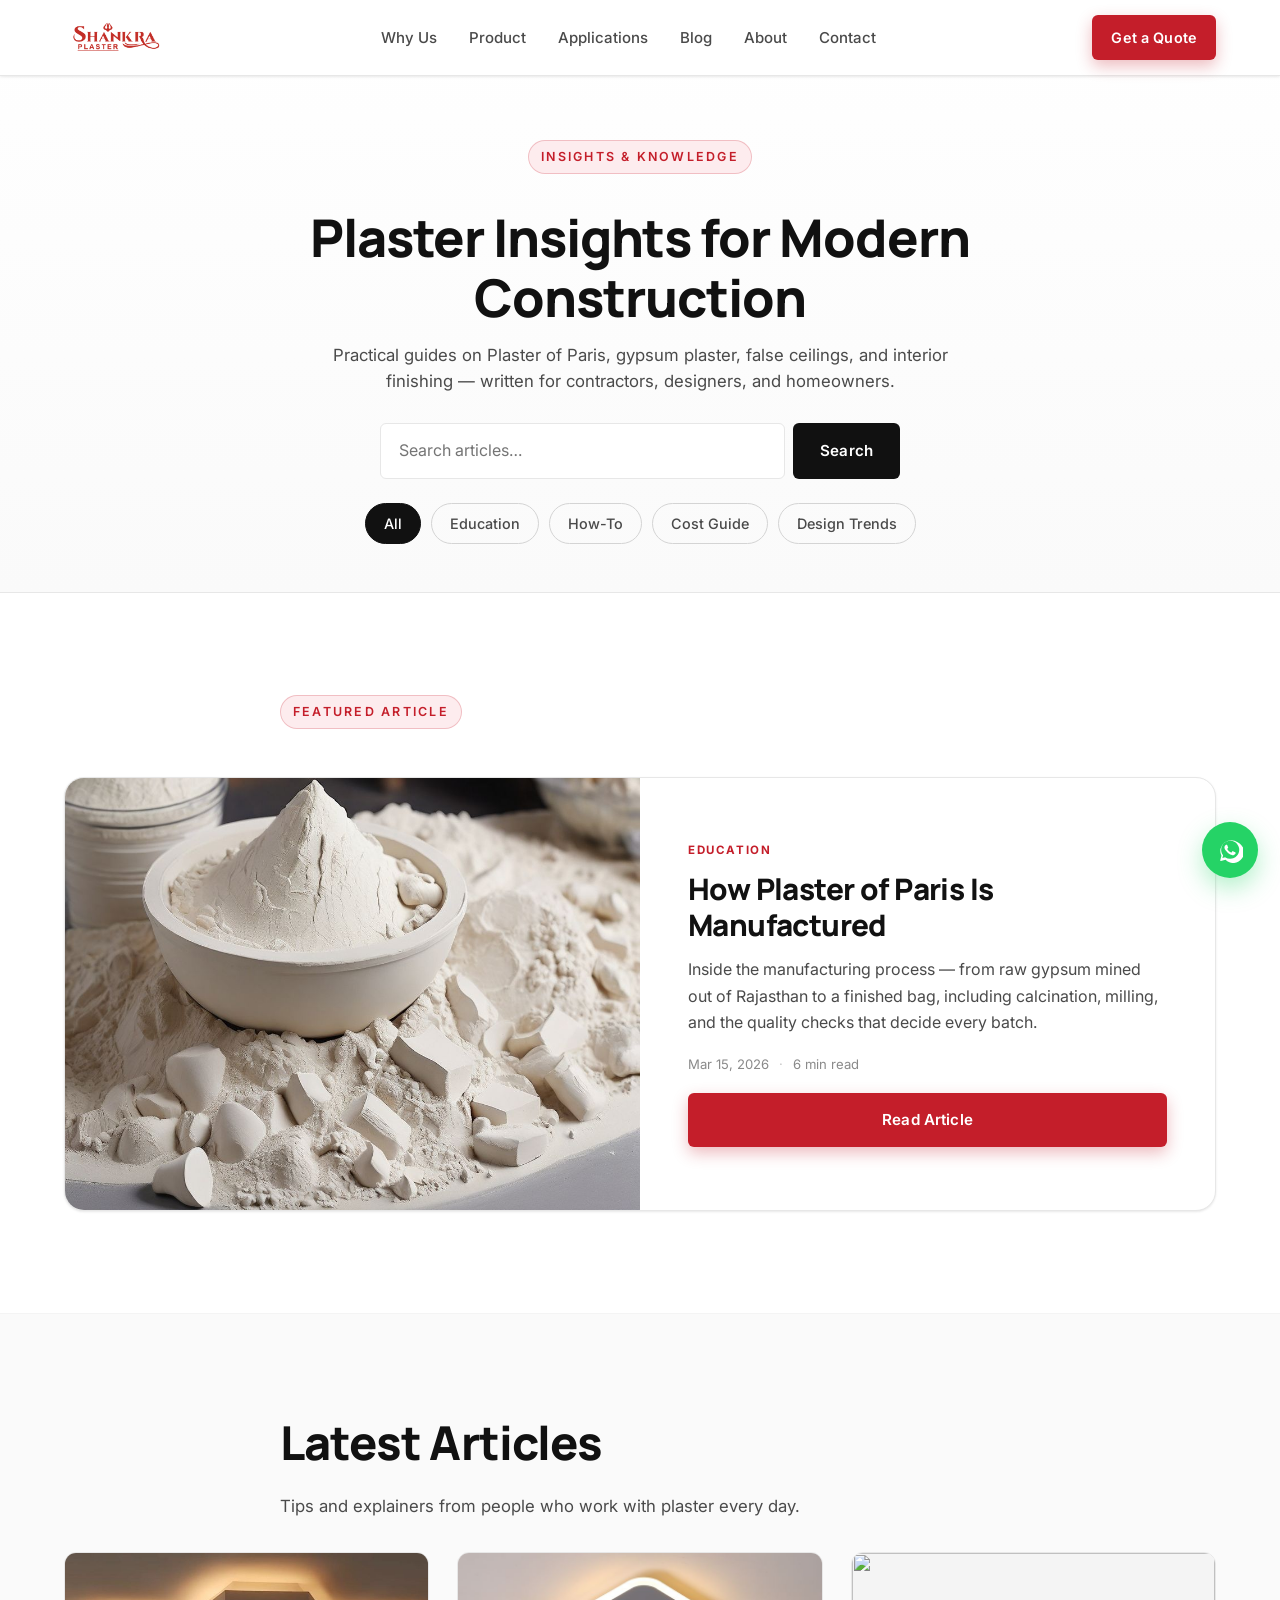
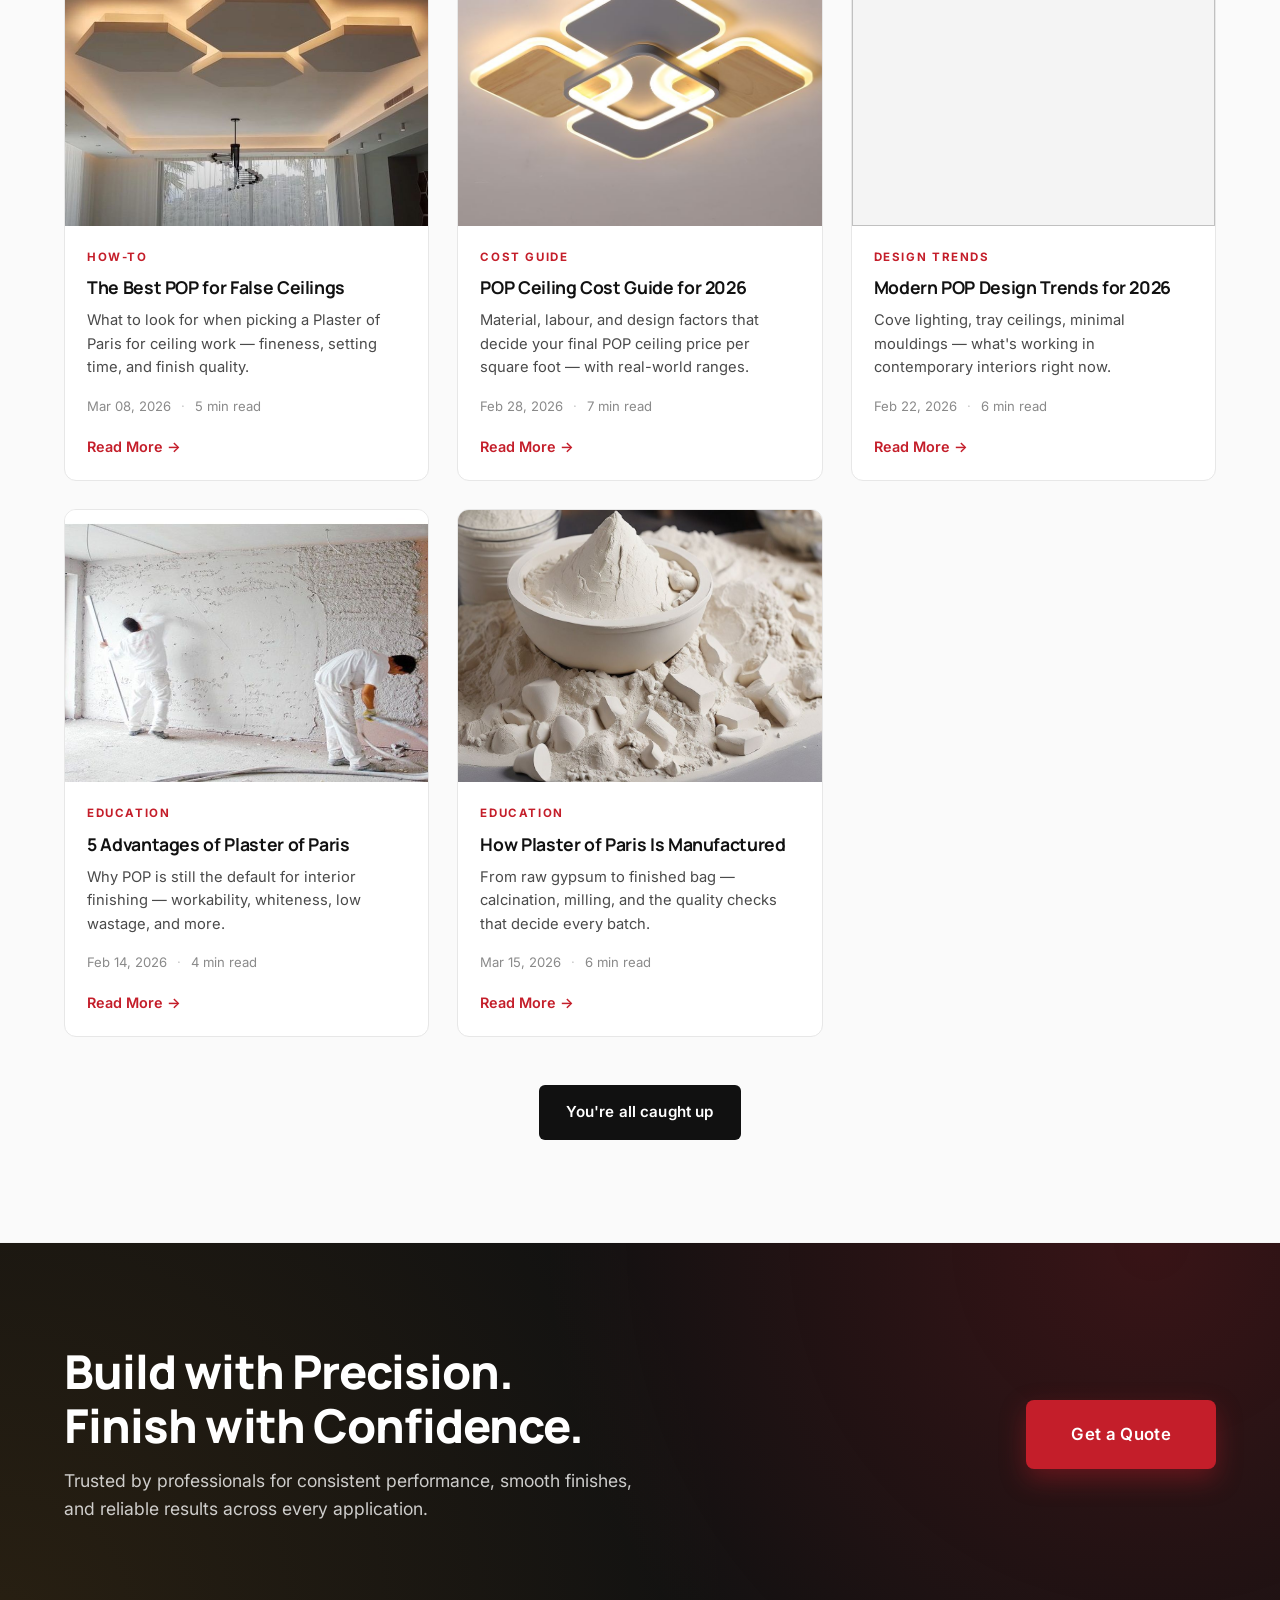
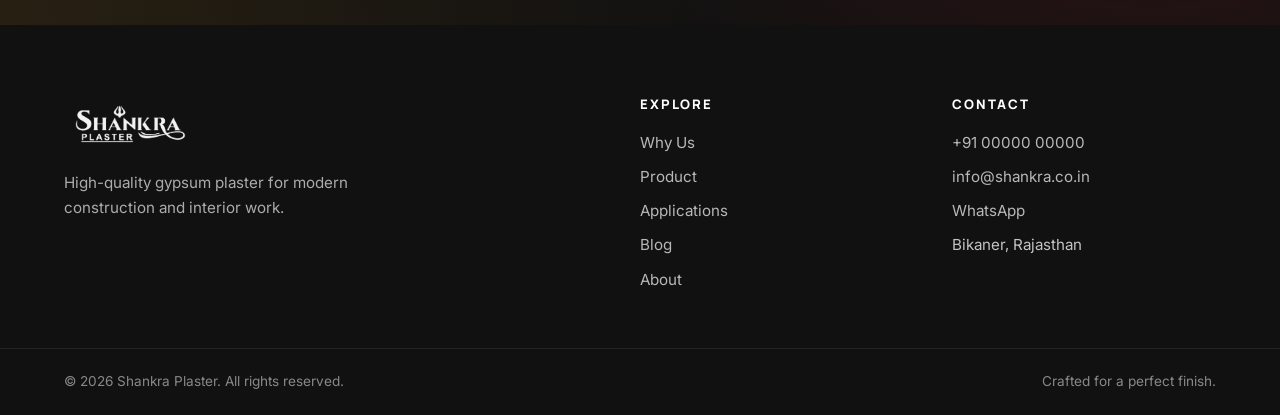
==== blog/index.html @ c154beb8 "Improve SEO metadata: add absolute URLs, image alt tags, and richer schema" ====
<!DOCTYPE html>
<html lang="en">
<head>
  <meta charset="UTF-8" />
  <meta name="viewport" content="width=device-width, initial-scale=1.0" />
  <title>Blog — Shankra Plaster | Plaster, POP &amp; Gypsum Insights</title>
  <meta name="description" content="Practical guides on Plaster of Paris, gypsum plaster, false ceilings, costs, and modern design trends — from the team at Shankra Plaster." />
  <link rel="canonical" href="https://shankra.co.in/blog/" />
  <link rel="icon" href="../assets/favicon.png" type="image/png" />
  <meta property="og:type" content="website" />
  <meta property="og:title" content="Blog — Shankra Plaster | Plaster, POP &amp; Gypsum Insights" />
  <meta property="og:description" content="Practical guides on Plaster of Paris, gypsum plaster, false ceilings, costs, and modern design trends." />
  <meta property="og:url" content="https://shankra.co.in/blog/" />
  <meta property="og:image" content="https://shankra.co.in/assets/logo.png" />
  <meta property="og:image:alt" content="Shankra Plaster blog insights and gypsum finishing tips" />
  <meta name="twitter:card" content="summary_large_image" />
  <meta name="twitter:title" content="Blog — Shankra Plaster | Plaster, POP &amp; Gypsum Insights" />
  <meta name="twitter:description" content="Practical guides on Plaster of Paris, gypsum plaster, false ceilings, costs, and modern design trends." />
  <meta name="twitter:image" content="https://shankra.co.in/assets/logo.png" />
  <meta name="twitter:image:alt" content="Shankra Plaster blog insights and gypsum finishing tips" />

  <link rel="preconnect" href="https://fonts.googleapis.com" />
  <link rel="preconnect" href="https://fonts.gstatic.com" crossorigin />
  <link href="https://fonts.googleapis.com/css2?family=Inter:wght@400;500;600;700;800&family=Manrope:wght@500;600;700;800&display=swap" rel="stylesheet" />

  <link rel="stylesheet" href="../styles.css?v=24" />
</head>
<body>

  <!-- ============ HEADER ============ -->
  <header class="site-header is-solid" id="siteHeader">
    <div class="container header-inner">
      <a href="../" class="brand" aria-label="Shankra Plaster home">
        <img src="../assets/logo.png" alt="Shankra Plaster" class="brand-logo" />
      </a>
      <nav class="primary-nav" aria-label="Primary">
        <ul>
          <li><a href="../#why">Why Us</a></li>
          <li><a href="../#product">Product</a></li>
          <li><a href="../#applications">Applications</a></li>
          <li><a href="./" aria-current="page">Blog</a></li>
          <li><a href="../#about">About</a></li>
          <li><a href="../#contact">Contact</a></li>
        </ul>
      </nav>
      <a href="../#contact" class="btn btn-primary btn-sm header-cta">Get a Quote</a>
      <button class="nav-toggle" id="navToggle" aria-label="Toggle navigation" aria-expanded="false">
        <span></span><span></span><span></span>
      </button>
    </div>
    <div class="mobile-nav" id="mobileNav" hidden>
      <ul>
        <li><a href="../#why">Why Us</a></li>
        <li><a href="../#product">Product</a></li>
        <li><a href="../#applications">Applications</a></li>
        <li><a href="./" aria-current="page">Blog</a></li>
        <li><a href="../#about">About</a></li>
        <li><a href="../#contact">Contact</a></li>
        <li><a href="../#contact" class="btn btn-primary btn-block">Get a Quote</a></li>
      </ul>
    </div>
  </header>

  <main>

    <!-- ============ BLOG HERO ============ -->
    <section class="blog-hero">
      <div class="container">
        <span class="eyebrow eyebrow-dark">Insights &amp; Knowledge</span>
        <h1>Plaster Insights for Modern Construction</h1>
        <p class="lede">
          Practical guides on Plaster of Paris, gypsum plaster, false ceilings,
          and interior finishing — written for contractors, designers, and homeowners.
        </p>

        <form class="blog-search" role="search" onsubmit="event.preventDefault();">
          <input type="search" name="q" placeholder="Search articles…" aria-label="Search articles" />
          <button type="submit" class="btn btn-dark">Search</button>
        </form>

        <div class="blog-filters" role="tablist" aria-label="Article categories">
          <button class="filter-chip is-active" data-filter="all" role="tab" aria-selected="true">All</button>
          <button class="filter-chip" data-filter="education" role="tab" aria-selected="false">Education</button>
          <button class="filter-chip" data-filter="how-to" role="tab" aria-selected="false">How-To</button>
          <button class="filter-chip" data-filter="cost-guide" role="tab" aria-selected="false">Cost Guide</button>
          <button class="filter-chip" data-filter="design-trends" role="tab" aria-selected="false">Design Trends</button>
        </div>
      </div>
    </section>

    <!-- ============ FEATURED ============ -->
    <section class="section">
      <div class="container">
        <header class="section-head" style="text-align:left; margin-bottom: 28px;">
          <span class="eyebrow eyebrow-dark">Featured Article</span>
        </header>

        <article class="featured-article" data-category="education">
          <a href="how-pop-is-manufactured/" class="featured-media" aria-hidden="true">
            <img
              src="../assets/blog/how-pop-is-manufactured.jpg"
              onerror="this.onerror=null; this.src='https://images.unsplash.com/photo-1565008447742-97f6f38c985c?auto=format&fit=crop&w=1200&q=80'"
              alt="" />
          </a>
          <div class="featured-body">
            <span class="blog-category">Education</span>
            <h2><a href="how-pop-is-manufactured/">How Plaster of Paris Is Manufactured</a></h2>
            <p class="excerpt">
              Inside the manufacturing process — from raw gypsum mined out of Rajasthan
              to a finished bag, including calcination, milling, and the quality checks
              that decide every batch.
            </p>
            <div class="blog-meta">
              <span>Mar 15, 2026</span>
              <span class="dot">·</span>
              <span>6 min read</span>
            </div>
            <a href="how-pop-is-manufactured/" class="btn btn-primary">Read Article</a>
          </div>
        </article>
      </div>
    </section>

    <!-- ============ POSTS GRID ============ -->
    <section class="section section-alt">
      <div class="container">
        <header class="section-head" style="text-align:left; margin-bottom: 32px;">
          <h2>Latest Articles</h2>
          <p class="section-sub" style="max-width: 560px; margin: 0;">
            Tips and explainers from people who work with plaster every day.
          </p>
        </header>

        <div class="blog-grid" id="blogGrid">

          <article class="blog-card" data-category="how-to">
            <a href="best-pop-false-ceiling/" class="blog-card-media" aria-hidden="true">
              <img
                src="../assets/blog/best-pop-false-ceiling.jpg"
                onerror="this.onerror=null; this.src='https://images.unsplash.com/photo-1600585154340-be6161a56a0c?auto=format&fit=crop&w=900&q=80'"
                alt="" />
            </a>
            <div class="blog-card-body">
              <span class="blog-category">How-To</span>
              <h3><a href="best-pop-false-ceiling/">The Best POP for False Ceilings</a></h3>
              <p class="excerpt">
                What to look for when picking a Plaster of Paris for ceiling work — fineness,
                setting time, and finish quality.
              </p>
              <div class="blog-meta">
                <span>Mar 08, 2026</span>
                <span class="dot">·</span>
                <span>5 min read</span>
              </div>
              <span class="read-more">Read More</span>
            </div>
          </article>

          <article class="blog-card" data-category="cost-guide">
            <a href="pop-ceiling-cost-guide/" class="blog-card-media" aria-hidden="true">
              <img
                src="../assets/blog/pop-ceiling-cost-guide.jpg"
                onerror="this.onerror=null; this.src='https://images.unsplash.com/photo-1605549999-25f77ae39b69?auto=format&fit=crop&w=900&q=80'"
                alt="" />
            </a>
            <div class="blog-card-body">
              <span class="blog-category">Cost Guide</span>
              <h3><a href="pop-ceiling-cost-guide/">POP Ceiling Cost Guide for 2026</a></h3>
              <p class="excerpt">
                Material, labour, and design factors that decide your final POP ceiling
                price per square foot — with real-world ranges.
              </p>
              <div class="blog-meta">
                <span>Feb 28, 2026</span>
                <span class="dot">·</span>
                <span>7 min read</span>
              </div>
              <span class="read-more">Read More</span>
            </div>
          </article>

          <article class="blog-card" data-category="design-trends">
            <a href="modern-pop-design-trends/" class="blog-card-media" aria-hidden="true">
              <img
                src="../assets/blog/modern-pop-design-trends.jpg"
                onerror="this.onerror=null; this.src='https://images.unsplash.com/photo-1615873968403-89e068629265?auto=format&fit=crop&w=900&q=80'"
                alt="" />
            </a>
            <div class="blog-card-body">
              <span class="blog-category">Design Trends</span>
              <h3><a href="modern-pop-design-trends/">Modern POP Design Trends for 2026</a></h3>
              <p class="excerpt">
                Cove lighting, tray ceilings, minimal mouldings — what's working in
                contemporary interiors right now.
              </p>
              <div class="blog-meta">
                <span>Feb 22, 2026</span>
                <span class="dot">·</span>
                <span>6 min read</span>
              </div>
              <span class="read-more">Read More</span>
            </div>
          </article>

          <article class="blog-card" data-category="education">
            <a href="advantages-plaster-of-paris/" class="blog-card-media" aria-hidden="true">
              <img
                src="../assets/blog/advantages-plaster-of-paris.jpg"
                onerror="this.onerror=null; this.src='https://images.unsplash.com/photo-1607400201515-c2c41c07d307?auto=format&fit=crop&w=900&q=80'"
                alt="" />
            </a>
            <div class="blog-card-body">
              <span class="blog-category">Education</span>
              <h3><a href="advantages-plaster-of-paris/">5 Advantages of Plaster of Paris</a></h3>
              <p class="excerpt">
                Why POP is still the default for interior finishing — workability,
                whiteness, low wastage, and more.
              </p>
              <div class="blog-meta">
                <span>Feb 14, 2026</span>
                <span class="dot">·</span>
                <span>4 min read</span>
              </div>
              <span class="read-more">Read More</span>
            </div>
          </article>

          <article class="blog-card" data-category="education">
            <a href="how-pop-is-manufactured/" class="blog-card-media" aria-hidden="true">
              <img
                src="../assets/blog/how-pop-is-manufactured.jpg"
                onerror="this.onerror=null; this.src='https://images.unsplash.com/photo-1565008447742-97f6f38c985c?auto=format&fit=crop&w=900&q=80'"
                alt="" />
            </a>
            <div class="blog-card-body">
              <span class="blog-category">Education</span>
              <h3><a href="how-pop-is-manufactured/">How Plaster of Paris Is Manufactured</a></h3>
              <p class="excerpt">
                From raw gypsum to finished bag — calcination, milling, and the quality
                checks that decide every batch.
              </p>
              <div class="blog-meta">
                <span>Mar 15, 2026</span>
                <span class="dot">·</span>
                <span>6 min read</span>
              </div>
              <span class="read-more">Read More</span>
            </div>
          </article>

        </div>

        <div class="load-more-wrap">
          <button type="button" class="btn btn-dark" id="loadMoreBtn" disabled>You're all caught up</button>
        </div>
      </div>
    </section>

    <!-- ============ CTA BANNER ============ -->
    <section class="cta-banner">
      <div class="container cta-inner">
        <div class="cta-text">
          <h2>Build with Precision.<br />Finish with Confidence.</h2>
          <p class="cta-sub">
            Trusted by professionals for consistent performance, smooth finishes,
            and reliable results across every application.
          </p>
        </div>
        <a href="../#contact" class="btn btn-primary btn-hero">Get a Quote</a>
      </div>
    </section>

  </main>

  <!-- ============ FOOTER ============ -->
  <footer class="site-footer">
    <div class="container footer-inner">
      <div class="footer-brand">
        <img src="../assets/logo.png" alt="Shankra Plaster" class="brand-logo brand-logo-light" />
        <p>High-quality gypsum plaster for modern construction and interior work.</p>
      </div>
      <div class="footer-col">
        <h4>Explore</h4>
        <ul>
          <li><a href="../#why">Why Us</a></li>
          <li><a href="../#product">Product</a></li>
          <li><a href="../#applications">Applications</a></li>
          <li><a href="./">Blog</a></li>
          <li><a href="../#about">About</a></li>
        </ul>
      </div>
      <div class="footer-col">
        <h4>Contact</h4>
        <ul>
          <li><a href="tel:+910000000000">+91 00000 00000</a></li>
          <li><a href="mailto:info@shankra.co.in">info@shankra.co.in</a></li>
          <li><a href="https://wa.me/910000000000" target="_blank" rel="noopener">WhatsApp</a></li>
          <li>Bikaner, Rajasthan</li>
        </ul>
      </div>
    </div>
    <div class="footer-bottom">
      <div class="container">
        <span>© <span id="year"></span> Shankra Plaster. All rights reserved.</span>
        <span>Crafted for a perfect finish.</span>
      </div>
    </div>
  </footer>

  <a href="https://wa.me/910000000000" class="wa-fab" target="_blank" rel="noopener" aria-label="Chat on WhatsApp">
    <svg viewBox="0 0 24 24" width="26" height="26" aria-hidden="true">
      <path fill="currentColor" d="M19.05 4.91A10 10 0 0 0 4.1 17.39L3 21.5a.5.5 0 0 0 .62.62l4.21-1.06A10 10 0 1 0 19.05 4.91Zm-7.04 15.21a8.32 8.32 0 0 1-4.24-1.16l-.3-.18-2.5.63.66-2.43-.2-.31a8.33 8.33 0 1 1 6.58 3.45Zm4.57-6.23c-.25-.13-1.49-.74-1.72-.82-.23-.08-.4-.13-.57.13s-.65.82-.8 1c-.15.17-.3.19-.55.06a6.85 6.85 0 0 1-3.41-2.98c-.26-.44.26-.41.74-1.36a.46.46 0 0 0 0-.43c-.06-.13-.57-1.36-.78-1.86s-.41-.42-.57-.43h-.49a.94.94 0 0 0-.68.32 2.84 2.84 0 0 0-.89 2.12 4.93 4.93 0 0 0 1.04 2.62 11.32 11.32 0 0 0 4.34 3.83c1.62.71 2.26.78 3.07.66a2.59 2.59 0 0 0 1.7-1.2 2.1 2.1 0 0 0 .15-1.2c-.06-.11-.23-.18-.48-.31Z"/>
    </svg>
  </a>

  <script src="../script.js"></script>
  <script>
    // Category filter + simple search
    (function () {
      const chips = document.querySelectorAll('.filter-chip');
      const cards = document.querySelectorAll('[data-category]');
      const searchInput = document.querySelector('.blog-search input');

      function applyFilter(filter, query) {
        const q = (query || '').toLowerCase().trim();
        cards.forEach(card => {
          const cat = card.dataset.category;
          const text = card.textContent.toLowerCase();
          const matchesCat = filter === 'all' || cat === filter;
          const matchesQ = !q || text.includes(q);
          card.style.display = (matchesCat && matchesQ) ? '' : 'none';
        });
      }

      chips.forEach(chip => {
        chip.addEventListener('click', () => {
          chips.forEach(c => {
            c.classList.remove('is-active');
            c.setAttribute('aria-selected', 'false');
          });
          chip.classList.add('is-active');
          chip.setAttribute('aria-selected', 'true');
          applyFilter(chip.dataset.filter, searchInput && searchInput.value);
        });
      });

      if (searchInput) {
        searchInput.addEventListener('input', () => {
          const active = document.querySelector('.filter-chip.is-active');
          applyFilter(active ? active.dataset.filter : 'all', searchInput.value);
        });
      }
    })();
  </script>
</body>
</html>
---- styles.css ----
/* =========================================================
   Shankara POP — Brand Site Styles
   Palette: white, light grey, dark grey, accent (industrial orange)
   ========================================================= */

:root {
  --white: #ffffff;
  --grey-50: #fafafa;
  --grey-100: #f4f4f4;
  --grey-200: #e7e7e7;
  --grey-300: #d4d4d4;
  --grey-500: #8a8a8a;
  --grey-700: #4a4a4a;
  --grey-900: #1a1a1a;
  --ink: #111111;

  --accent: #c41e2a;        /* Shankra brand red */
  --accent-dark: #9c1620;
  --accent-soft: #fdecee;
  --accent-2: #f29f1a;      /* secondary orange (from bag base) */
  --warm-ink: #1f1b18;      /* warm dark to match hero photo */

  --radius-sm: 6px;
  --radius: 12px;
  --radius-lg: 20px;

  --shadow-sm: 0 1px 2px rgba(0,0,0,.04), 0 1px 3px rgba(0,0,0,.06);
  --shadow-md: 0 4px 12px rgba(0,0,0,.06), 0 12px 28px rgba(0,0,0,.06);
  --shadow-lg: 0 20px 60px rgba(0,0,0,.12);

  --container: 1200px;

  --font-sans: 'Inter', system-ui, -apple-system, Segoe UI, Roboto, sans-serif;
  --font-display: 'Manrope', 'Inter', system-ui, sans-serif;

  --header-h: 76px;
}

/* ============== RESET / BASE ============== */
*, *::before, *::after { box-sizing: border-box; }
html { scroll-behavior: smooth; -webkit-text-size-adjust: 100%; }
body {
  margin: 0;
  font-family: var(--font-sans);
  font-size: 16px;
  line-height: 1.6;
  color: var(--grey-900);
  background: var(--white);
  -webkit-font-smoothing: antialiased;
  text-rendering: optimizeLegibility;
}
img { max-width: 100%; display: block; }
a { color: inherit; text-decoration: none; transition: color .2s ease; }
a:hover { color: var(--accent); }
button { font: inherit; cursor: pointer; }
ul { list-style: none; padding: 0; margin: 0; }

h1, h2, h3, h4 {
  font-family: var(--font-display);
  color: var(--ink);
  letter-spacing: -0.02em;
  line-height: 1.15;
  margin: 0 0 .5em;
  font-weight: 800;
}
h1 { font-size: clamp(2.25rem, 5vw + 1rem, 4.25rem); }
h2 { font-size: clamp(1.85rem, 2.4vw + 1rem, 3rem); }
h3 { font-size: 1.25rem; font-weight: 700; }
h4 { font-size: 0.95rem; letter-spacing: .04em; text-transform: uppercase; color: var(--grey-700); }
p { margin: 0 0 1rem; color: var(--grey-700); }

.container {
  width: 100%;
  max-width: var(--container);
  margin: 0 auto;
  padding: 0 24px;
}

.eyebrow {
  display: inline-block;
  font-size: .78rem;
  font-weight: 600;
  letter-spacing: .18em;
  text-transform: uppercase;
  color: rgba(255,255,255,.85);
  padding: 6px 12px;
  border: 1px solid rgba(255,255,255,.25);
  border-radius: 999px;
  margin-bottom: 1.25rem;
  background: rgba(255,255,255,.06);
  backdrop-filter: blur(6px);
}
.eyebrow-dark {
  color: var(--accent);
  background: var(--accent-soft);
  border-color: rgba(196,30,42,.22);
}

.accent-text { color: var(--accent); }

/* ============== BUTTONS ============== */
.btn {
  display: inline-flex;
  align-items: center;
  justify-content: center;
  gap: 8px;
  padding: 14px 26px;
  border-radius: var(--radius-sm);
  font-weight: 600;
  font-size: .95rem;
  letter-spacing: .01em;
  border: 1px solid transparent;
  transition: transform .15s ease, background .2s ease, color .2s ease, border-color .2s ease, box-shadow .2s ease;
  white-space: nowrap;
}
.btn:hover { transform: translateY(-1px); }
.btn-sm { padding: 10px 18px; font-size: .9rem; }
.btn-lg { padding: 16px 32px; font-size: 1rem; }
.btn-block { width: 100%; }

.btn-primary {
  background: var(--accent);
  color: #fff;
  box-shadow: 0 6px 16px rgba(196,30,42,.3);
}
.btn-primary:hover { background: var(--accent-dark); color: #fff; }

.btn-dark {
  background: var(--ink);
  color: #fff;
}
.btn-dark:hover { background: #000; color: #fff; }

.btn-ghost {
  background: transparent;
  color: #fff;
  border-color: rgba(255,255,255,.4);
}
.btn-ghost:hover { background: rgba(255,255,255,.1); color: #fff; border-color: #fff; }

/* ============== HEADER ============== */
/* Default: transparent over the hero. The header switches to the solid
   white state via .is-scrolled (set on scroll) or .is-solid (set when
   the mobile menu is open). */
.site-header {
  position: fixed;
  top: 0; left: 0; right: 0;
  height: var(--header-h);
  z-index: 50;
  background: transparent;
  backdrop-filter: none;
  -webkit-backdrop-filter: none;
  border-bottom: 1px solid transparent;
  transition: background .3s ease, border-color .3s ease, box-shadow .3s ease, backdrop-filter .3s ease;
}

/* Transparent-state element colors (white over the dark hero) */
.site-header .brand-logo {
  filter: brightness(0) invert(1);
  transition: filter .3s ease, opacity .3s ease;
}
.site-header .primary-nav a { color: rgba(255,255,255,.88); }
.site-header .primary-nav a:hover { color: #fff; }
.site-header .nav-toggle span { background: #fff; }

/* Solid white state (after scroll OR when mobile menu open) */
.site-header.is-scrolled,
.site-header.is-solid {
  background: rgba(255,255,255,.96);
  backdrop-filter: saturate(180%) blur(12px);
  -webkit-backdrop-filter: saturate(180%) blur(12px);
  border-bottom-color: var(--grey-200);
  box-shadow: var(--shadow-sm);
}
.site-header.is-scrolled .brand-logo,
.site-header.is-solid .brand-logo {
  filter: none;
}
.site-header.is-scrolled .primary-nav a,
.site-header.is-solid .primary-nav a {
  color: var(--grey-700);
}
.site-header.is-scrolled .primary-nav a:hover,
.site-header.is-solid .primary-nav a:hover {
  color: var(--ink);
}
.site-header.is-scrolled .nav-toggle span,
.site-header.is-solid .nav-toggle span {
  background: var(--ink);
}
.header-inner {
  height: 100%;
  display: flex;
  align-items: center;
  justify-content: space-between;
  gap: 24px;
}
.brand {
  display: inline-flex;
  align-items: center;
  gap: 10px;
  font-family: var(--font-display);
  font-weight: 800;
  font-size: 1.1rem;
  color: var(--ink);
  letter-spacing: -.01em;
  text-decoration: none;
}
.brand-logo {
  height: 44px;
  width: auto;
  display: block;
  object-fit: contain;
}
.brand-logo-light {
  /* Renders the red logo as solid white for use on dark surfaces */
  filter: brightness(0) invert(1);
  opacity: .95;
}

.primary-nav ul {
  display: flex;
  gap: 32px;
}
.primary-nav a {
  font-size: .94rem;
  font-weight: 500;
  color: var(--grey-700);
}
.primary-nav a:hover { color: var(--ink); }

.nav-toggle {
  display: none;
  background: transparent;
  border: 0;
  width: 40px; height: 40px;
  position: relative;
}
.nav-toggle span {
  position: absolute;
  left: 9px; right: 9px;
  height: 2px;
  background: var(--ink);
  border-radius: 2px;
  transition: transform .25s ease, opacity .2s ease, top .25s ease;
}
.nav-toggle span:nth-child(1) { top: 13px; }
.nav-toggle span:nth-child(2) { top: 19px; }
.nav-toggle span:nth-child(3) { top: 25px; }
.nav-toggle.is-open span:nth-child(1) { top: 19px; transform: rotate(45deg); }
.nav-toggle.is-open span:nth-child(2) { opacity: 0; }
.nav-toggle.is-open span:nth-child(3) { top: 19px; transform: rotate(-45deg); }

.mobile-nav {
  position: fixed;
  top: var(--header-h); left: 0; right: 0;
  background: #fff;
  border-bottom: 1px solid var(--grey-200);
  box-shadow: var(--shadow-md);
  padding: 16px 24px 28px;
  z-index: 49;
}
.mobile-nav ul { display: flex; flex-direction: column; gap: 4px; }
.mobile-nav a {
  display: block;
  padding: 14px 6px;
  font-size: 1.05rem;
  font-weight: 500;
  border-bottom: 1px solid var(--grey-100);
  color: var(--grey-900);
}
.mobile-nav .btn { margin-top: 14px; padding: 14px 26px; }

/* ============== HERO ============== */
.hero {
  position: relative;
  min-height: 100vh;
  display: flex;
  align-items: center;
  padding: calc(var(--header-h) + 60px) 0 80px;
  color: #fff;
  overflow: hidden;
  isolation: isolate;
  background: var(--warm-ink);
}
.hero-media {
  position: absolute; inset: 0; z-index: -1;
}
/* Full-bleed photo so the dark wall, bag, and wood floor extend
   edge-to-edge — including up behind the transparent nav. */
.hero-media img {
  width: 100%;
  height: 100%;
  object-fit: cover;
  object-position: right center;
}
/* Flat 60% black filter over the hero image. */
.hero-overlay {
  position: absolute; inset: 0;
  background: rgba(0, 0, 0, 0.4);
}
.hero .hero-content {
  max-width: 640px;
  margin-left: clamp(20px, 4vw, 64px);
  margin-right: auto;
  padding-left: 0;
  padding-right: 24px;
  text-align: left;
}
.hero h1 {
  color: #fff;
  margin-bottom: 28px;
}
.hero .lede {
  color: rgba(255,255,255,.86);
  font-size: clamp(1.05rem, .55vw + .95rem, 1.3rem);
  font-weight: 400;
  line-height: 1.5;
  max-width: 540px;
  margin-bottom: 44px;
}
.hero-actions {
  display: flex;
  flex-wrap: wrap;
  gap: 14px;
}

/* Larger, more prominent hero CTA */
.btn-hero {
  padding: 20px 44px;
  font-size: 1.05rem;
  letter-spacing: .02em;
  border-radius: 8px;
}
.btn-hero.btn-primary {
  box-shadow: 0 10px 26px rgba(196,30,42,.38);
}
.hero-meta {
  display: flex;
  flex-wrap: wrap;
  gap: 32px 56px;
  padding-top: 32px;
  border-top: 1px solid rgba(255,255,255,.18);
  max-width: 680px;
}
.hero-meta li {
  display: flex; flex-direction: column;
}
.hero-meta strong {
  font-family: var(--font-display);
  font-size: 1.5rem;
  color: #fff;
  font-weight: 700;
}
.hero-meta span {
  font-size: .8rem;
  letter-spacing: .15em;
  text-transform: uppercase;
  color: rgba(255,255,255,.7);
  margin-top: 2px;
}

/* ============== SECTIONS ============== */
.section {
  padding: clamp(64px, 8vw, 120px) 0;
  background: #fff;
}
.section-alt {
  background: var(--grey-50);
  border-top: 1px solid var(--grey-100);
  border-bottom: 1px solid var(--grey-100);
}
.section-head {
  max-width: 720px;
  margin: 0 auto 56px;
  text-align: center;
}
.section-sub {
  font-size: 1.05rem;
  color: var(--grey-700);
}

/* ============== WHY / FEATURES ============== */
.features-grid {
  display: grid;
  grid-template-columns: repeat(4, 1fr);
  gap: 24px;
}
.feature-card {
  background: #fff;
  border: 1px solid var(--grey-200);
  border-radius: var(--radius);
  padding: 32px 28px;
  transition: transform .2s ease, border-color .2s ease, box-shadow .2s ease;
  position: relative;
}
.feature-card:hover {
  transform: translateY(-4px);
  border-color: var(--accent);
  box-shadow: var(--shadow-md);
}
/* Minimal line icon at the top of each feature card — single accent color */
.feature-icon {
  color: var(--accent);
  margin-bottom: 22px;
  display: inline-flex;
  align-items: center;
  justify-content: center;
}
.feature-icon svg {
  width: 36px;
  height: 36px;
  display: block;
  stroke-width: 1.75;
}
.feature-card h3 { margin-bottom: 8px; color: var(--ink); }
.feature-card p { margin: 0; font-size: .95rem; }

/* Marquee variant — full-bleed horizontal scroller (10 features, looping) */
.features-marquee {
  width: 100vw;
  margin-left: calc(50% - 50vw);
  overflow: hidden;
  padding: 8px 0;
  -webkit-mask-image: linear-gradient(90deg, transparent 0, #000 6%, #000 94%, transparent 100%);
          mask-image: linear-gradient(90deg, transparent 0, #000 6%, #000 94%, transparent 100%);
}
.features-track {
  display: flex;
  gap: 22px;
  width: max-content;
  animation: marquee-scroll-left 60s linear infinite;
  will-change: transform;
}
.features-track:hover { animation-play-state: paused; }
.features-marquee .feature-card {
  width: 280px;
  flex-shrink: 0;
}
@keyframes marquee-scroll-left {
  from { transform: translateX(0); }
  to   { transform: translateX(-50%); }
}
@media (prefers-reduced-motion: reduce) {
  .features-track {
    animation: none;
    flex-wrap: wrap;
    justify-content: center;
    width: 100%;
  }
  .features-marquee {
    -webkit-mask-image: none;
            mask-image: none;
  }
}

/* ============== PRODUCT ============== */
.product-grid {
  display: grid;
  grid-template-columns: 1.05fr 1fr;
  gap: 64px;
  align-items: center;
}
.product-media {
  position: relative;
  border-radius: var(--radius-lg);
  overflow: hidden;
  box-shadow: var(--shadow-lg);
  aspect-ratio: 1 / 1;
  background: #1a1614;
}
.product-media img {
  width: 100%;
  height: 100%;
  object-fit: cover;
  /* Anchor right — the bag sits in the right portion of the photo, so
     center-cropping was hiding the front of the sack. */
  object-position: right center;
}
.product-badge {
  position: absolute;
  top: 24px; left: 24px;
  background: #fff;
  border-radius: var(--radius-sm);
  padding: 12px 18px;
  display: flex; flex-direction: column;
  box-shadow: var(--shadow-md);
}
.product-badge span {
  font-size: .7rem;
  letter-spacing: .14em;
  text-transform: uppercase;
  color: var(--accent);
  font-weight: 700;
}
.product-badge strong {
  font-family: var(--font-display);
  font-size: 1.4rem;
  color: var(--ink);
  font-weight: 800;
}
.product-content h2 { margin-bottom: 18px; }
.product-content > p { font-size: 1.05rem; max-width: 520px; }

.check-list {
  margin: 28px 0 36px;
  display: grid;
  grid-template-columns: 1fr 1fr;
  gap: 14px 24px;
}
.check-list li {
  display: flex;
  align-items: center;
  gap: 12px;
  font-weight: 500;
  color: var(--grey-900);
}
.check {
  width: 26px; height: 26px;
  display: grid; place-items: center;
  background: var(--accent-soft);
  color: var(--accent);
  border-radius: 50%;
  font-weight: 800;
  font-size: .9rem;
  flex-shrink: 0;
}

/* ============== APPLICATIONS ============== */
.applications-grid {
  display: grid;
  grid-template-columns: repeat(4, 1fr);
  gap: 24px;
  align-items: stretch;
}
.app-card {
  background: #fff;
  border: 1px solid var(--grey-200);
  border-radius: var(--radius);
  overflow: hidden;
  transition: transform .25s ease, box-shadow .25s ease;
  display: flex;
  flex-direction: column;
  height: 100%;
}
.app-card:hover {
  transform: translateY(-4px);
  box-shadow: var(--shadow-md);
}
/* Photo container — locked to a uniform 4:3 box on every card.
   Uses the padding-bottom trick (75% = 3/4) so the box height is always
   exactly 75% of its width, in every browser, regardless of the image's
   intrinsic dimensions. The image is absolutely positioned to fill it. */
.app-media {
  position: relative;
  width: 100%;
  height: 0;
  padding-bottom: 75%;
  overflow: hidden;
  background: var(--grey-100);
  flex-shrink: 0;
}
.app-media img {
  position: absolute;
  inset: 0;
  width: 100%;
  height: 100%;
  display: block;
  object-fit: cover;
  transition: transform .6s ease;
}
/* False Ceilings card: anchor crop to the top so the ceiling design
   stays in frame when a portrait photo is used. */
.applications-grid .app-card:nth-child(1) .app-media img {
  object-position: center top;
}
/* Subtle persistent bottom-fade gradient — adds depth without darkening
   the image. Strengthens slightly on hover for a "lift" feel. */
.app-media::after {
  content: '';
  position: absolute;
  inset: 0;
  background: linear-gradient(180deg, transparent 55%, rgba(20,17,14,.32) 100%);
  pointer-events: none;
  transition: background .35s ease;
}
.app-card:hover .app-media img { transform: scale(1.08); }
.app-card:hover .app-media::after {
  background: linear-gradient(180deg, transparent 45%, rgba(20,17,14,.5) 100%);
}
.app-body {
  padding: 22px 22px 26px;
  flex: 1;
}
.app-body h3 {
  font-size: 1.1rem;
  margin-bottom: 6px;
}
.app-body p { margin: 0; font-size: .92rem; }

/* ============== ABOUT ============== */
.about-grid {
  display: grid;
  grid-template-columns: 1fr 1fr;
  gap: 80px;
  align-items: center;
}
.about-content h2 { margin-bottom: 20px; }
.about-content > p { font-size: 1.05rem; max-width: 520px; }

.stats {
  display: grid;
  grid-template-columns: repeat(3, 1fr);
  gap: 24px;
  margin-top: 36px;
  padding-top: 36px;
  border-top: 1px solid var(--grey-200);
}
.stat strong {
  display: block;
  font-family: var(--font-display);
  font-size: 1.6rem;
  color: var(--ink);
  font-weight: 800;
  margin-bottom: 4px;
}
.stat span {
  font-size: .82rem;
  letter-spacing: .08em;
  text-transform: uppercase;
  color: var(--grey-500);
}

.about-media {
  position: relative;
  border-radius: var(--radius-lg);
  overflow: hidden;
  aspect-ratio: 4 / 5;
  box-shadow: var(--shadow-lg);
  background: #1a1614;
}
/* Subtle bottom-fade gradient gives the image visual weight at the base
   and ties it to the dark CTA banner directly below. */
.about-media::after {
  content: '';
  position: absolute;
  inset: 0;
  background: linear-gradient(180deg, transparent 55%, rgba(20,17,14,.4) 100%);
  pointer-events: none;
}
.about-media img {
  width: 100%; height: 100%;
  object-fit: cover;
}

/* ============== CTA BANNER ============== */
.cta-banner {
  background: var(--ink);
  color: #fff;
  padding: clamp(64px, 8vw, 112px) 0;
  position: relative;
  overflow: hidden;
}
.cta-banner::before {
  content: '';
  position: absolute;
  inset: 0;
  background:
    radial-gradient(circle at 90% 0%, rgba(196,30,42,.22), transparent 50%),
    radial-gradient(circle at 0% 100%, rgba(242,159,26,.1), transparent 55%);
  pointer-events: none;
}
/* Horizontal layout: text block on the left, CTA button on the right */
.cta-inner {
  display: flex;
  align-items: center;
  justify-content: space-between;
  gap: 48px;
  flex-wrap: wrap;
  position: relative;
}
.cta-text {
  flex: 1 1 480px;
  min-width: 0;
}
.cta-banner h2 {
  color: #fff;
  margin: 0 0 14px;
  max-width: 640px;
}
.cta-sub {
  color: rgba(255,255,255,.78);
  font-size: clamp(1rem, .35vw + .9rem, 1.1rem);
  line-height: 1.6;
  max-width: 580px;
  margin: 0;
}
.cta-banner .btn-hero {
  flex-shrink: 0;
}

/* ============== CONTACT ============== */
.contact-grid {
  display: grid;
  grid-template-columns: 1fr 1.1fr;
  gap: 64px;
  align-items: start;
}
.contact-info h2 { margin-bottom: 20px; }
.contact-info > p { font-size: 1.02rem; max-width: 460px; }

.contact-list {
  margin-top: 36px;
  display: flex;
  flex-direction: column;
  gap: 18px;
}
.contact-list li {
  display: flex;
  flex-direction: column;
  gap: 4px;
  padding: 18px 20px;
  background: var(--grey-50);
  border: 1px solid var(--grey-200);
  border-radius: var(--radius-sm);
}
.contact-label {
  font-size: .72rem;
  letter-spacing: .14em;
  text-transform: uppercase;
  color: var(--grey-500);
  font-weight: 600;
}
.contact-list a, .contact-list span:not(.contact-label) {
  font-size: 1.05rem;
  font-weight: 500;
  color: var(--ink);
}
.wa-link { color: var(--accent) !important; }

.contact-form {
  background: #fff;
  border: 1px solid var(--grey-200);
  border-radius: var(--radius);
  padding: 36px;
  box-shadow: var(--shadow-sm);
}
.field { margin-bottom: 20px; }
.field label {
  display: block;
  font-size: .85rem;
  font-weight: 600;
  color: var(--grey-700);
  margin-bottom: 8px;
}
.field input,
.field textarea {
  width: 100%;
  padding: 14px 16px;
  border: 1px solid var(--grey-200);
  border-radius: var(--radius-sm);
  font: inherit;
  color: var(--ink);
  background: #fff;
  transition: border-color .2s ease, box-shadow .2s ease;
}
.field input:focus,
.field textarea:focus {
  outline: none;
  border-color: var(--accent);
  box-shadow: 0 0 0 4px rgba(196,30,42,.12);
}
.field textarea { resize: vertical; min-height: 120px; }

.form-status {
  margin: 16px 0 0;
  font-size: .9rem;
  color: var(--accent);
  min-height: 1.2em;
}

/* ============== FOOTER ============== */
.site-footer {
  background: var(--ink);
  color: rgba(255,255,255,.75);
  padding-top: 72px;
}
.footer-inner {
  display: grid;
  grid-template-columns: 2fr 1fr 1fr;
  gap: 48px;
  padding-bottom: 56px;
}
.footer-brand .brand-logo {
  height: 56px;
  margin-bottom: 18px;
}
.footer-brand p {
  max-width: 360px;
  color: rgba(255,255,255,.65);
  font-size: .95rem;
}

.footer-col h4 {
  color: #fff;
  margin-bottom: 18px;
  font-size: .82rem;
  letter-spacing: .14em;
}
.footer-col ul { display: flex; flex-direction: column; gap: 10px; }
.footer-col a { color: rgba(255,255,255,.7); font-size: .95rem; }
.footer-col a:hover { color: var(--accent); }
.footer-col li { font-size: .95rem; }

.footer-bottom {
  border-top: 1px solid rgba(255,255,255,.08);
  padding: 22px 0;
  font-size: .85rem;
  color: rgba(255,255,255,.5);
}
.footer-bottom .container {
  display: flex;
  justify-content: space-between;
  flex-wrap: wrap;
  gap: 12px;
}

/* ============== WHATSAPP FAB ============== */
.wa-fab {
  position: fixed;
  bottom: 22px; right: 22px;
  width: 56px; height: 56px;
  background: #25d366;
  color: #fff;
  border-radius: 50%;
  display: grid;
  place-items: center;
  box-shadow: 0 10px 24px rgba(37,211,102,.35);
  z-index: 40;
  transition: transform .2s ease;
}
.wa-fab:hover { transform: translateY(-2px) scale(1.04); color: #fff; }

/* ============== RESPONSIVE ============== */

/* Tablet — 2-column grids, single-column for hero-paired layouts */
@media (max-width: 980px) {
  .features-grid { grid-template-columns: repeat(2, 1fr); }
  .applications-grid { grid-template-columns: repeat(2, 1fr); }
  .product-grid,
  .about-grid,
  .contact-grid {
    grid-template-columns: 1fr;
    gap: 48px;
  }
  .product-media { aspect-ratio: 4 / 3; max-height: 520px; }
  .about-media { aspect-ratio: 16 / 11; max-height: 520px; }
  .about-media { order: -1; }
  .footer-inner { grid-template-columns: 1fr 1fr; }
  .footer-brand { grid-column: 1 / -1; }
}

/* Mobile — single column, tighter rhythm, larger tap targets */
@media (max-width: 720px) {
  :root { --header-h: 64px; }

  /* Header / nav */
  .primary-nav,
  .header-cta { display: none; }
  .nav-toggle { display: block; }
  .brand-logo { height: 32px; }

  /* Container — tighter side gutters */
  .container { padding: 0 18px; }

  /* Typography — capped to comfortable mobile sizes */
  h1 { font-size: 1.875rem; line-height: 1.18; }   /* ~30px */
  h2 { font-size: 1.55rem;  line-height: 1.22; }   /* ~25px */
  h3 { font-size: 1.05rem;  line-height: 1.3; }    /* ~17px */
  p  { font-size: .95rem;   line-height: 1.6; }    /* ~15px */

  /* Section vertical rhythm */
  .section { padding: 56px 0; }
  .section-head { margin-bottom: 32px; }
  .section-sub { font-size: 1rem; }
  .eyebrow { font-size: .72rem; padding: 5px 10px; }

  /* Hero — full-bleed photo with text overlaid on the LEFT, bag visible
     on the right. Aspect ratio matches Figma spec (440×340 ≈ 1.29:1). */
  .hero {
    aspect-ratio: 440 / 340;
    min-height: 0;
    padding: calc(var(--header-h) + 16px) 0 20px;
    background: var(--warm-ink);
    color: #fff;
    display: flex;
    align-items: center;
  }
  .hero-media img {
    /* Anchor right so the bag stays in frame on the right side of the screen */
    object-position: right center;
  }
  /* Heavy left-side gradient: dark on the left for text readability,
     fading to transparent so the bag remains visible on the right. */
  .hero-overlay {
    background: linear-gradient(to right,
      rgba(0,0,0,0.78) 0%,
      rgba(0,0,0,0.6) 30%,
      rgba(0,0,0,0.25) 60%,
      transparent 88%);
  }

  /* Text column: left-anchored, capped at ~64% of the viewport so the
     bag has clear visible space on the right side. */
  .hero .hero-content {
    max-width: 64%;
    margin-left: 0;
    margin-right: auto;
    padding-left: 12px;
    padding-right: 0;
  }

  /* Restore the white-on-dark text styling */
  .hero h1 { color: #fff; }
  .hero h1 .accent-text { color: var(--accent); }
  .hero .lede { color: rgba(255,255,255,.88); }
  .hero .eyebrow {
    color: rgba(255,255,255,.85);
    background: rgba(255,255,255,.06);
    border-color: rgba(255,255,255,.25);
    backdrop-filter: blur(6px);
    font-size: .625rem;         /* 10px — fits "PREMIUM QUALITY GYPSUM PLASTER" on one line */
    letter-spacing: .1em;
    white-space: nowrap;
    padding: 5px 10px;
    margin-bottom: 14px;
  }

  .hero h1 {
    font-size: 1.5rem;           /* 24px */
    line-height: 1.2;
    letter-spacing: -.015em;
    margin-bottom: 10px;
  }
  .hero .lede {
    font-size: .875rem;          /* 14px */
    line-height: 1.45;
    max-width: 100%;
    margin-bottom: 14px;
  }
  .hero-actions {
    width: auto;
    margin-top: 0;
  }
  /* Button is left-aligned and content-width (not full-width) so it
     doesn't stretch into the bag area on the right. */
  .hero-actions .btn {
    flex: 0 0 auto;
    width: auto;
  }
  .btn-hero { padding: 10px; font-size: .75rem; }   /* 12px */

  /* Why marquee — smaller cards, slower scroll for less visual noise */
  .features-marquee .feature-card { width: 240px; padding: 26px 22px; }
  .features-track { gap: 16px; animation-duration: 80s; }
  .feature-icon svg { width: 32px; height: 32px; }

  /* Product */
  .product-grid { gap: 36px; }
  .product-content > p { font-size: 1rem; }
  .check-list {
    grid-template-columns: 1fr;
    gap: 12px;
    margin: 22px 0 28px;
  }
  .product-content .btn { width: 100%; max-width: none; }

  /* Applications — single column, clean stack */
  .applications-grid { grid-template-columns: 1fr; gap: 18px; }
  .app-body { padding: 18px 18px 22px; }

  /* About */
  .about-grid { gap: 36px; }
  .stats {
    grid-template-columns: 1fr 1fr;
    gap: 18px;
    margin-top: 28px;
    padding-top: 28px;
  }
  .stat strong { font-size: 1.4rem; }

  /* CTA banner */
  .cta-banner { padding: 56px 0; }
  .cta-inner { flex-direction: column; align-items: flex-start; gap: 14px; }
  /* Override the desktop flex-basis: 480px which was forcing extra
     height on the text block in mobile column layout. */
  .cta-text { flex: 0 0 auto; width: 100%; }
  .cta-banner h2 { font-size: 1.55rem; }
  .cta-sub { font-size: 1rem; }
  .cta-banner .btn-hero { width: 100%; max-width: none; }

  /* Contact */
  .contact-grid { gap: 36px; }
  .contact-info > p { font-size: 1rem; }
  .contact-list li { padding: 14px 16px; }
  .contact-form { padding: 22px; }
  .field { margin-bottom: 18px; }
  /* 16px input font prevents the iOS auto-zoom on focus */
  .field input, .field textarea {
    padding: 13px 14px;
    font-size: 16px;
  }

  /* Footer — brand on top spans full width, Explore + Contact side by side */
  .footer-inner {
    grid-template-columns: 1fr 1fr;
    gap: 28px 24px;
    padding-bottom: 36px;
  }
  .footer-brand { grid-column: 1 / -1; }
  .footer-bottom .container { flex-direction: column; }
  .footer-brand .brand-logo { height: 48px; }

  /* WhatsApp floating button */
  .wa-fab { bottom: 16px; right: 16px; width: 52px; height: 52px; }
}

/* Small phones */
@media (max-width: 460px) {
  .container { padding: 0 16px; }
  .section { padding: 48px 0; }
  .stats { grid-template-columns: 1fr; }
  .hero .hero-content { margin-left: 0; margin-right: 0; padding-left: 10px; }
  .hero h1 { font-size: 1.5rem; line-height: 1.2; }       /* 24px */
  .hero .lede { font-size: .875rem; margin-bottom: 18px; } /* 14px */
  .btn-hero { padding: 10px; }
  .cta-banner h2 { font-size: 1.4rem; }
  .features-marquee .feature-card { width: 220px; padding: 22px 20px; }
  .contact-form { padding: 18px; }
}

/* =========================================================
   BLOG — listing + single article + shared blog components
   Reuses: .container, .btn, .eyebrow, .section, .section-head,
   .cta-banner, type tokens, color tokens, shadows.
   ========================================================= */

/* ---------- Listing hero ---------- */
.blog-hero {
  position: relative;
  padding: calc(var(--header-h) + 64px) 0 48px;
  background: linear-gradient(180deg, var(--white) 0%, var(--grey-50) 100%);
  text-align: center;
  border-bottom: 1px solid var(--grey-200);
}
.blog-hero h1 {
  margin: 14px auto 14px;
  max-width: 760px;
  font-size: clamp(2rem, 3vw + 1rem, 3.25rem);
}
.blog-hero p.lede {
  margin: 0 auto 28px;
  max-width: 620px;
  font-size: 1.05rem;
  color: var(--grey-700);
}
.blog-search {
  display: flex;
  gap: 8px;
  max-width: 520px;
  margin: 0 auto 24px;
}
.blog-search input {
  flex: 1;
  padding: 14px 18px;
  border: 1px solid var(--grey-200);
  border-radius: var(--radius-sm);
  font: inherit;
  background: #fff;
  color: var(--ink);
  transition: border-color .2s ease, box-shadow .2s ease;
}
.blog-search input:focus {
  outline: none;
  border-color: var(--accent);
  box-shadow: 0 0 0 4px rgba(196,30,42,.12);
}
.blog-filters {
  display: flex;
  flex-wrap: wrap;
  justify-content: center;
  gap: 10px;
}
.filter-chip {
  background: transparent;
  border: 1px solid var(--grey-300);
  border-radius: 999px;
  padding: 8px 18px;
  font: inherit;
  font-size: .9rem;
  font-weight: 500;
  color: var(--grey-700);
  cursor: pointer;
  transition: background .2s ease, color .2s ease, border-color .2s ease;
}
.filter-chip:hover { border-color: var(--ink); color: var(--ink); }
.filter-chip.is-active {
  background: var(--ink);
  border-color: var(--ink);
  color: #fff;
}

/* ---------- Featured article block ---------- */
.featured-article {
  display: grid;
  grid-template-columns: 1fr 1fr;
  gap: 0;
  background: #fff;
  border: 1px solid var(--grey-200);
  border-radius: var(--radius-lg);
  overflow: hidden;
  box-shadow: var(--shadow-sm);
}
.featured-media {
  aspect-ratio: 4 / 3;
  overflow: hidden;
  background: var(--grey-100);
}
.featured-media img {
  width: 100%;
  height: 100%;
  object-fit: cover;
  transition: transform .6s ease;
}
.featured-article:hover .featured-media img { transform: scale(1.04); }
.featured-body {
  padding: 48px;
  display: flex;
  flex-direction: column;
  justify-content: center;
}
.featured-body h2 {
  font-size: clamp(1.4rem, 1.5vw + 1rem, 1.85rem);
  margin: 12px 0 14px;
  line-height: 1.2;
}
.featured-body h2 a { color: var(--ink); }
.featured-body h2 a:hover { color: var(--accent); }
.featured-body .excerpt {
  margin: 0 0 18px;
  color: var(--grey-700);
  line-height: 1.65;
}

/* ---------- Blog meta line ---------- */
.blog-category {
  display: inline-block;
  font-size: .72rem;
  letter-spacing: .14em;
  text-transform: uppercase;
  color: var(--accent);
  font-weight: 700;
}
.blog-meta {
  display: flex;
  flex-wrap: wrap;
  align-items: center;
  gap: 10px;
  font-size: .82rem;
  color: var(--grey-500);
  margin-bottom: 18px;
}
.blog-meta .dot { opacity: .5; }

/* ---------- Cards grid ---------- */
.blog-grid {
  display: grid;
  grid-template-columns: repeat(3, 1fr);
  gap: 28px;
}
.blog-card {
  background: #fff;
  border: 1px solid var(--grey-200);
  border-radius: var(--radius);
  overflow: hidden;
  transition: transform .25s ease, box-shadow .25s ease;
  display: flex;
  flex-direction: column;
}
.blog-card:hover {
  transform: translateY(-4px);
  box-shadow: var(--shadow-md);
}
.blog-card-media {
  aspect-ratio: 4 / 3;
  overflow: hidden;
  background: var(--grey-100);
}
.blog-card-media img {
  width: 100%;
  height: 100%;
  object-fit: cover;
  transition: transform .5s ease;
}
.blog-card:hover .blog-card-media img { transform: scale(1.06); }
.blog-card-body {
  padding: 22px;
  flex: 1;
  display: flex;
  flex-direction: column;
}
.blog-card .blog-category { margin-bottom: 10px; }
.blog-card h3 {
  font-size: 1.1rem;
  line-height: 1.3;
  margin: 0 0 10px;
}
.blog-card h3 a { color: var(--ink); }
.blog-card h3 a:hover { color: var(--accent); }
.blog-card .excerpt {
  font-size: .92rem;
  color: var(--grey-700);
  margin: 0 0 16px;
  flex: 1;
}
.blog-card .read-more {
  font-weight: 600;
  color: var(--accent);
  font-size: .9rem;
  margin-top: auto;
}
.blog-card .read-more::after {
  content: ' →';
  transition: margin-left .15s ease;
}
.blog-card:hover .read-more::after { margin-left: 4px; }

.load-more-wrap {
  display: flex;
  justify-content: center;
  margin-top: 48px;
}

/* ---------- Single article page ---------- */
.article-hero {
  padding: calc(var(--header-h) + 56px) 0 32px;
  background: var(--grey-50);
  border-bottom: 1px solid var(--grey-200);
  text-align: center;
}
.article-hero .container { max-width: 820px; }
.article-hero h1 {
  font-size: clamp(1.85rem, 3vw + 1rem, 2.85rem);
  line-height: 1.18;
  margin: 14px 0 18px;
  letter-spacing: -.02em;
}
.article-hero .blog-meta {
  justify-content: center;
  margin: 0;
}
.article-hero .blog-category { margin-bottom: 6px; }

.article-featured-image {
  max-width: 920px;
  margin: 0 auto;
  padding: 0 24px;
}
.article-featured-image img {
  width: 100%;
  border-radius: var(--radius-lg);
  aspect-ratio: 21 / 8;
  object-fit: cover;
  box-shadow: var(--shadow-md);
  margin-top: -32px;
  background: var(--grey-100);
}

.article-body {
  max-width: 720px;
  margin: 0 auto;
  padding: 56px 24px 64px;
}
.article-body h2 {
  font-size: clamp(1.45rem, 1.5vw + 1rem, 1.9rem);
  margin: 44px 0 14px;
  scroll-margin-top: 100px;
  line-height: 1.25;
}
.article-body h3 {
  font-size: 1.2rem;
  margin: 28px 0 10px;
}
.article-body p {
  font-size: 1.05rem;
  line-height: 1.75;
  margin: 0 0 1.2em;
  color: var(--grey-900);
}
.article-body ul,
.article-body ol {
  font-size: 1.05rem;
  line-height: 1.75;
  margin: 0 0 1.4em;
  padding-left: 1.5em;
  color: var(--grey-900);
}
.article-body li { margin-bottom: .4em; }
.article-body strong { color: var(--ink); }
.article-body a {
  color: var(--accent);
  text-decoration: underline;
  text-decoration-thickness: 1px;
  text-underline-offset: 3px;
}
.article-body blockquote {
  border-left: 4px solid var(--accent);
  margin: 32px 0;
  padding: 6px 0 6px 22px;
  color: var(--grey-700);
  font-size: 1.1rem;
  line-height: 1.6;
  font-style: italic;
}

/* ---------- Table of contents ---------- */
.toc {
  background: var(--grey-50);
  border: 1px solid var(--grey-200);
  border-radius: var(--radius);
  padding: 22px 26px;
  margin: 0 0 36px;
}
.toc h4 {
  margin: 0 0 12px;
  font-size: .78rem;
  letter-spacing: .14em;
  color: var(--grey-700);
}
.toc ol {
  margin: 0;
  padding-left: 20px;
  font-size: .98rem;
  line-height: 1.55;
}
.toc li { margin-bottom: 6px; }
.toc a {
  color: var(--grey-700);
  text-decoration: none;
}
.toc a:hover { color: var(--accent); }

/* ---------- FAQ ---------- */
.faq-section {
  background: var(--grey-50);
  border-top: 1px solid var(--grey-200);
  border-bottom: 1px solid var(--grey-200);
}
.faq-section .container { max-width: 820px; }
.faq-section h2 { margin-bottom: 12px; }
.faq-list {
  margin: 28px 0 0;
  display: flex;
  flex-direction: column;
  gap: 12px;
}
.faq-item {
  border: 1px solid var(--grey-200);
  border-radius: var(--radius);
  background: #fff;
  overflow: hidden;
}
.faq-item summary {
  list-style: none;
  cursor: pointer;
  padding: 18px 22px;
  font-weight: 600;
  display: flex;
  justify-content: space-between;
  align-items: center;
  font-size: 1rem;
  color: var(--ink);
}
.faq-item summary::-webkit-details-marker { display: none; }
.faq-item summary::after {
  content: '+';
  font-size: 1.4rem;
  font-weight: 400;
  color: var(--accent);
  transition: transform .2s ease;
  margin-left: 12px;
}
.faq-item[open] summary::after { content: '−'; }
.faq-item .faq-answer {
  padding: 0 22px 20px;
  color: var(--grey-700);
  font-size: .98rem;
  line-height: 1.7;
}

/* ---------- Social share ---------- */
.share-section {
  margin: 36px auto 0;
  max-width: 720px;
  padding: 22px 24px;
  border: 1px solid var(--grey-200);
  border-radius: var(--radius);
  background: var(--grey-50);
  display: flex;
  align-items: center;
  justify-content: space-between;
  flex-wrap: wrap;
  gap: 14px;
}
.share-section .share-label {
  font-size: .85rem;
  font-weight: 600;
  letter-spacing: .04em;
  text-transform: uppercase;
  color: var(--grey-700);
}
.share-buttons {
  display: flex;
  gap: 10px;
}
.share-buttons a {
  width: 40px;
  height: 40px;
  border-radius: 50%;
  background: #fff;
  border: 1px solid var(--grey-200);
  display: grid;
  place-items: center;
  color: var(--grey-700);
  transition: background .2s ease, color .2s ease, border-color .2s ease;
}
.share-buttons a:hover {
  background: var(--accent);
  color: #fff;
  border-color: var(--accent);
}
.share-buttons svg { width: 18px; height: 18px; }

/* ---------- Related articles ---------- */
.related-section {
  padding: clamp(48px, 6vw, 80px) 0;
  background: var(--grey-50);
  border-top: 1px solid var(--grey-200);
}
.related-section h2 { margin-bottom: 28px; }

/* ---------- Blog responsive ---------- */
@media (max-width: 980px) {
  .blog-grid { grid-template-columns: repeat(2, 1fr); }
  .featured-article { grid-template-columns: 1fr; }
  .featured-body { padding: 32px; }
}

@media (max-width: 720px) {
  .blog-hero { padding: calc(var(--header-h) + 36px) 0 36px; }
  .blog-hero h1 { font-size: 1.65rem; }
  .blog-hero p.lede { font-size: .98rem; margin-bottom: 22px; }
  .blog-search { flex-direction: column; gap: 8px; max-width: 100%; }
  .blog-search input { font-size: 16px; padding: 12px 14px; }
  .blog-filters { gap: 6px; justify-content: flex-start; }
  .filter-chip { font-size: .8rem; padding: 6px 14px; }

  .blog-grid { grid-template-columns: 1fr; gap: 18px; }
  .featured-body { padding: 22px; }
  .featured-body h2 { font-size: 1.25rem; }

  .article-hero { padding: calc(var(--header-h) + 32px) 0 28px; }
  .article-hero h1 { font-size: 1.55rem; }
  .article-featured-image { padding: 0 16px; }
  .article-featured-image img { margin-top: -24px; aspect-ratio: 4 / 3; }
  .article-body { padding: 36px 18px 44px; }
  .article-body h2 { margin: 32px 0 12px; font-size: 1.35rem; }
  .article-body p,
  .article-body ul,
  .article-body ol { font-size: 1rem; }

  .share-section {
    flex-direction: column;
    text-align: center;
    margin: 32px 18px 0;
  }
  .related-section h2 { font-size: 1.5rem; }
}

/* ============== A11Y / MOTION ============== */
@media (prefers-reduced-motion: reduce) {
  *, *::before, *::after {
    animation-duration: 0.01ms !important;
    transition-duration: 0.01ms !important;
    scroll-behavior: auto !important;
  }
}

:focus-visible {
  outline: 3px solid var(--accent);
  outline-offset: 3px;
  border-radius: 4px;
}
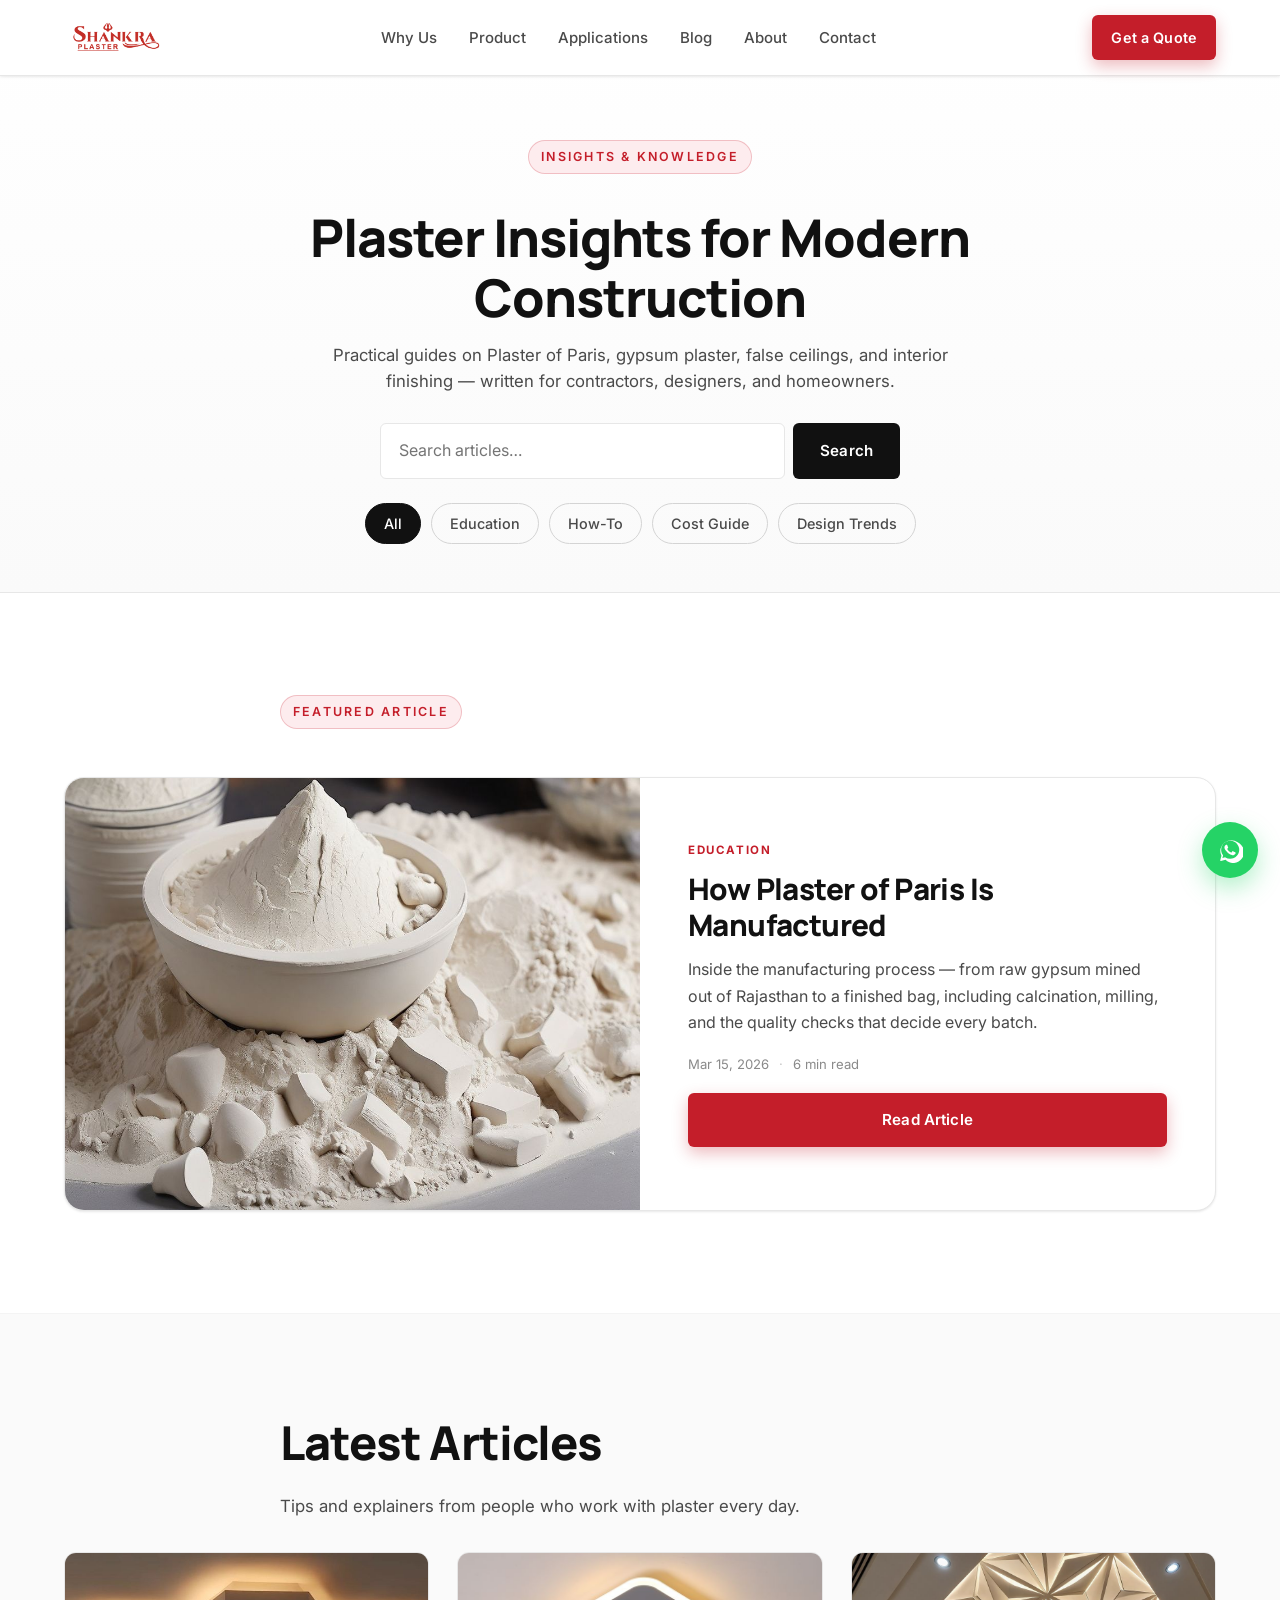
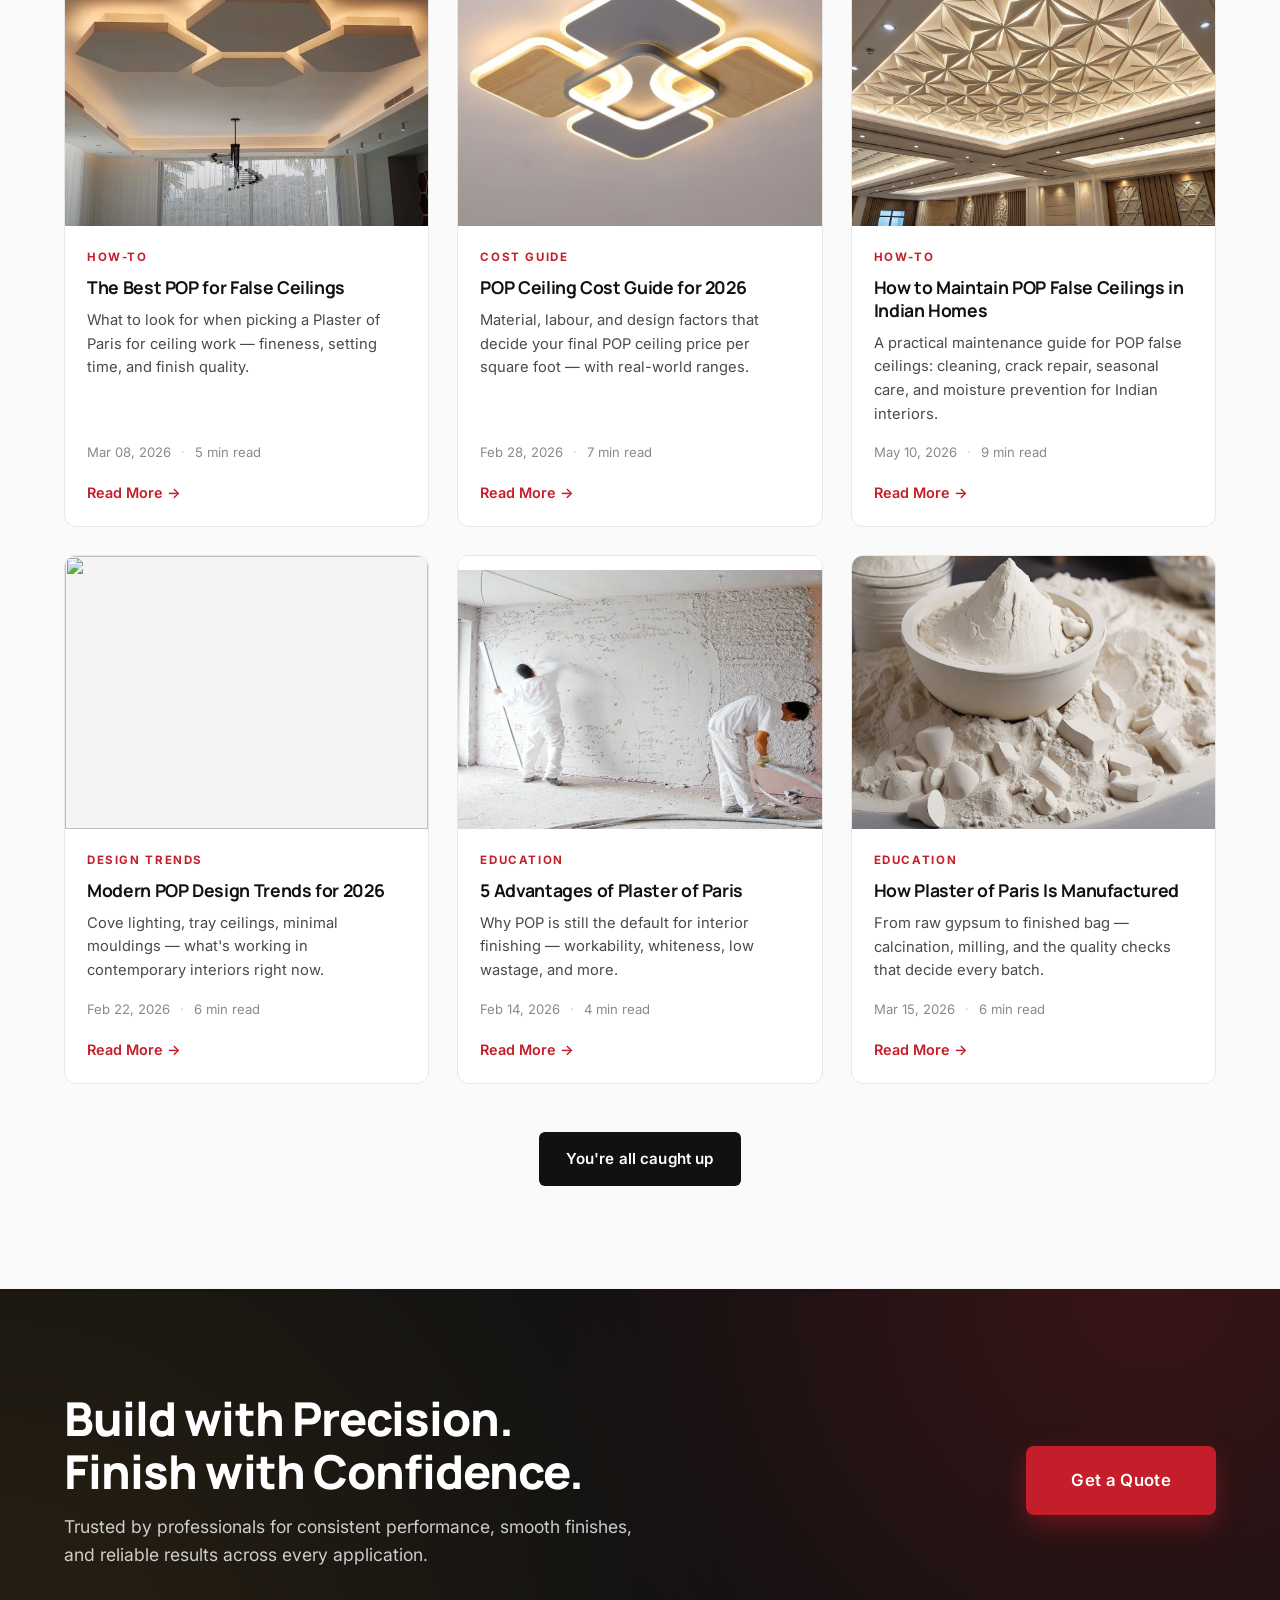
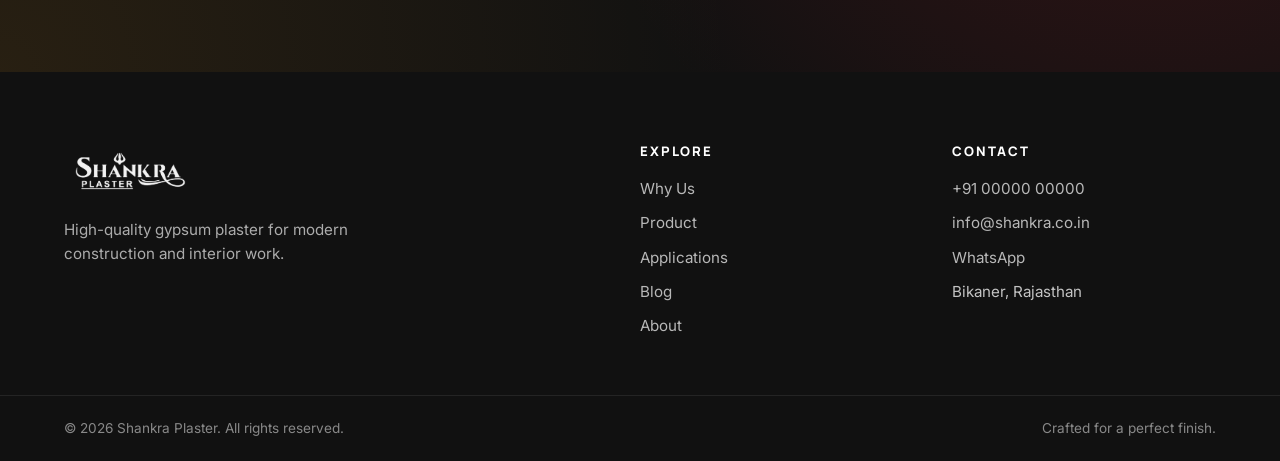
==== commit fb8f8096: "Add maintenance blog post with proper design and styling" ====
--- a/blog/index.html
+++ b/blog/index.html
@@ -179,6 +179,29 @@
             </div>
           </article>
 
+          <article class="blog-card" data-category="maintenance">
+            <a href="pop-ceiling-maintenance-india/" class="blog-card-media" aria-hidden="true">
+              <img
+                src="../assets/blog/pop-ceiling-maintenance.jpg"
+                onerror="this.onerror=null; this.src='https://images.unsplash.com/photo-1555041469-a586c61ea9bc?auto=format&fit=crop&w=900&q=80'"
+                alt="" />
+            </a>
+            <div class="blog-card-body">
+              <span class="blog-category">How-To</span>
+              <h3><a href="pop-ceiling-maintenance-india/">How to Maintain POP False Ceilings in Indian Homes</a></h3>
+              <p class="excerpt">
+                A practical maintenance guide for POP false ceilings: cleaning, crack repair,
+                seasonal care, and moisture prevention for Indian interiors.
+              </p>
+              <div class="blog-meta">
+                <span>May 10, 2026</span>
+                <span class="dot">·</span>
+                <span>9 min read</span>
+              </div>
+              <span class="read-more">Read More</span>
+            </div>
+          </article>
+
           <article class="blog-card" data-category="design-trends">
             <a href="modern-pop-design-trends/" class="blog-card-media" aria-hidden="true">
               <img
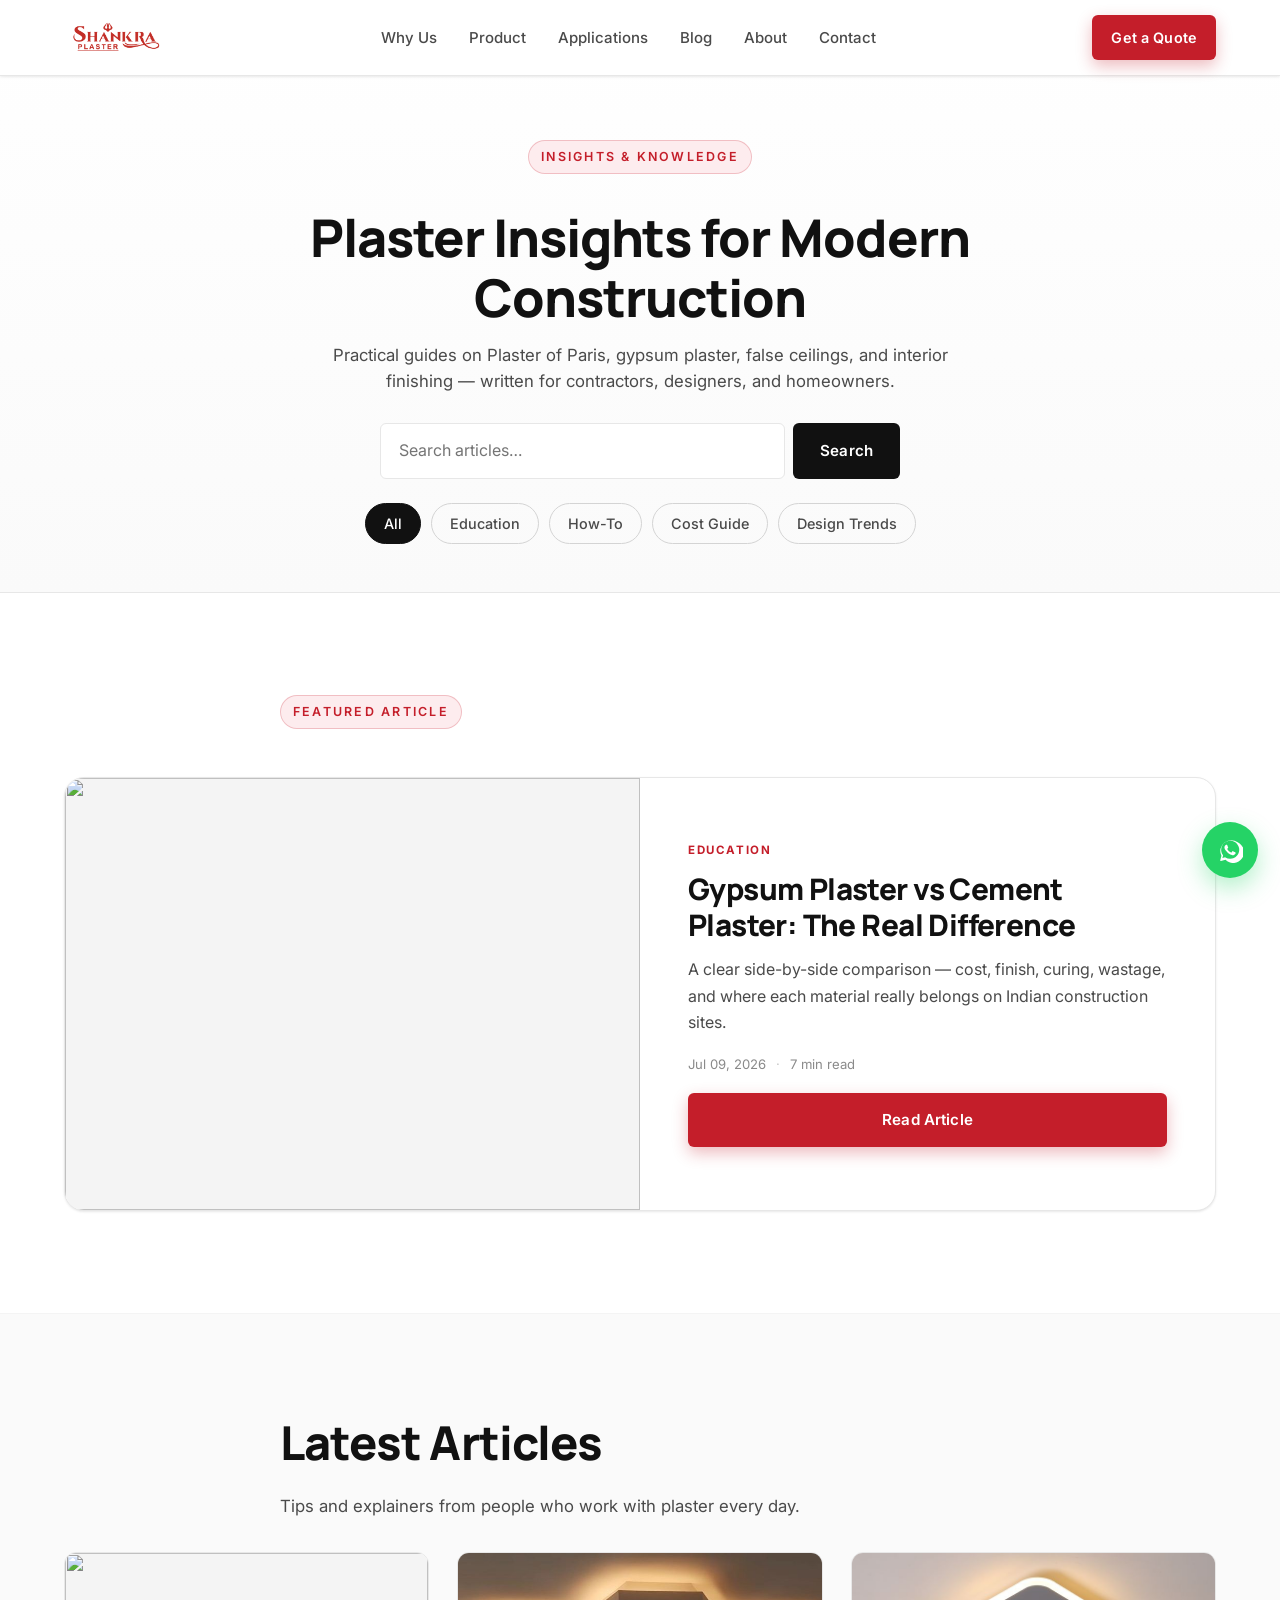
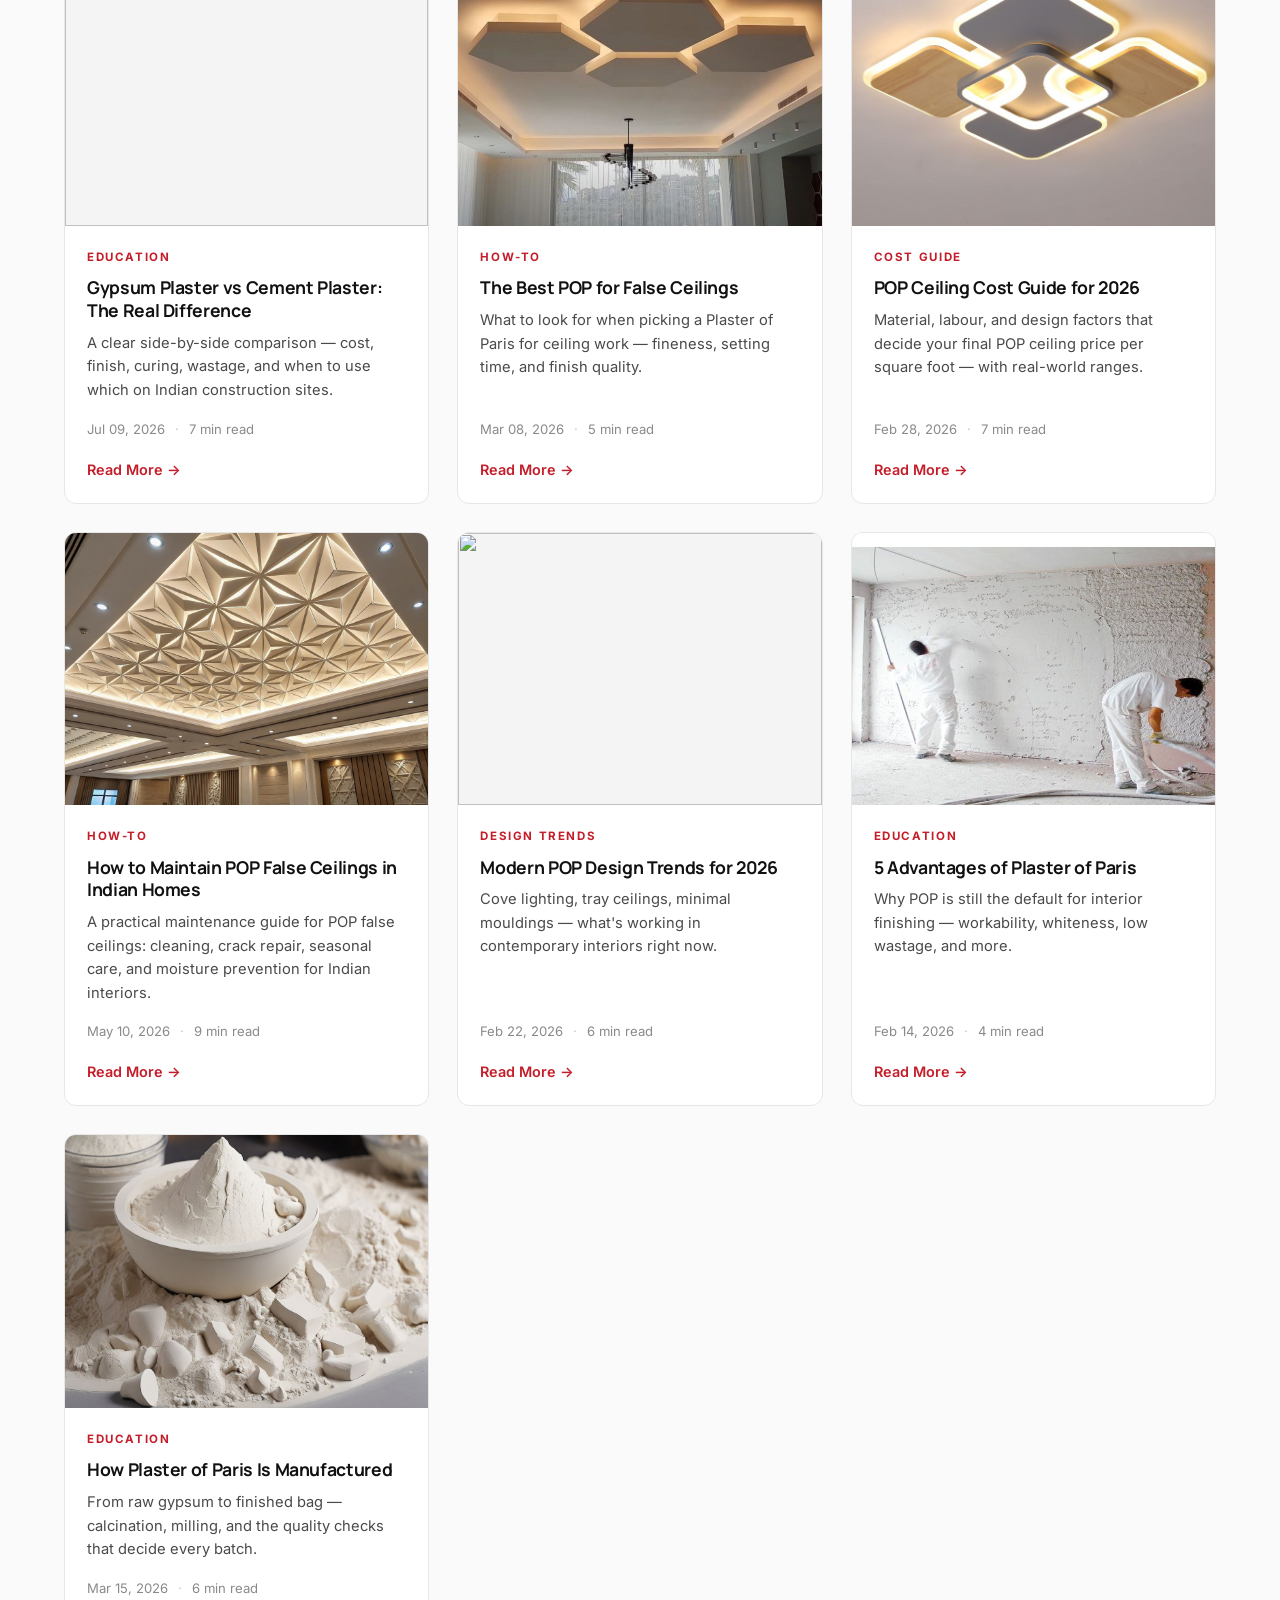
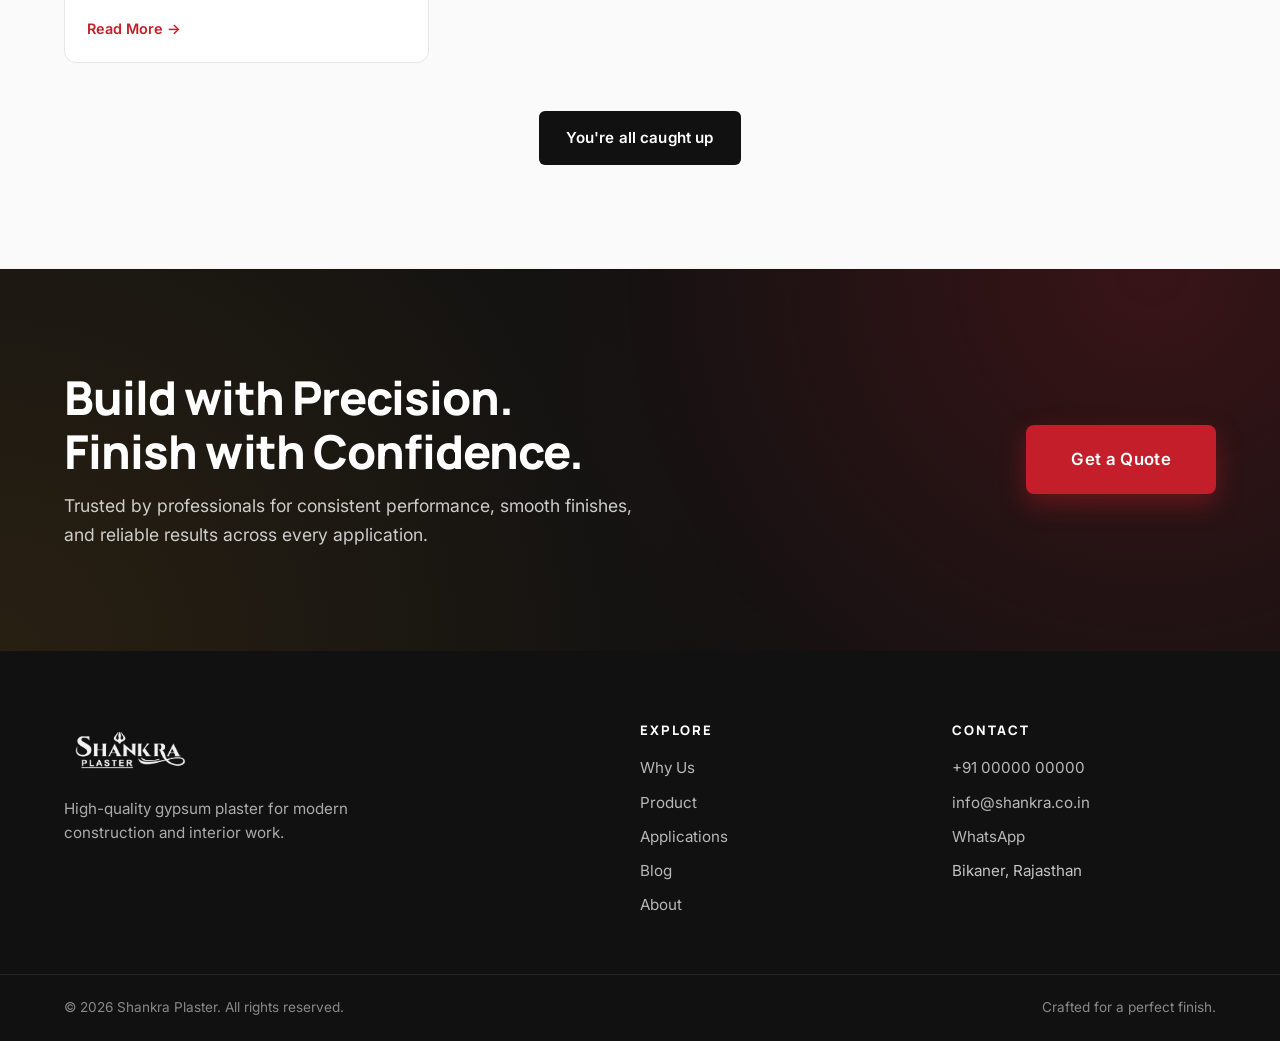
==== commit c30d29d2: "Add new blog post: Gypsum vs Cement Plaster comparison Feature the post on the blog listing and add " ====
--- a/blog/index.html
+++ b/blog/index.html
@@ -96,26 +96,25 @@
         </header>
 
         <article class="featured-article" data-category="education">
-          <a href="how-pop-is-manufactured/" class="featured-media" aria-hidden="true">
+          <a href="gypsum-plaster-vs-cement-plaster/" class="featured-media" aria-hidden="true">
             <img
-              src="../assets/blog/how-pop-is-manufactured.jpg"
-              onerror="this.onerror=null; this.src='https://images.unsplash.com/photo-1565008447742-97f6f38c985c?auto=format&fit=crop&w=1200&q=80'"
+              src="../assets/blog/gypsum-plaster-vs-cement-plaster.jpg"
+              onerror="this.onerror=null; this.src='https://images.unsplash.com/photo-1581094794329-c8112a89af12?auto=format&fit=crop&w=1200&q=80'"
               alt="" />
           </a>
           <div class="featured-body">
             <span class="blog-category">Education</span>
-            <h2><a href="how-pop-is-manufactured/">How Plaster of Paris Is Manufactured</a></h2>
+            <h2><a href="gypsum-plaster-vs-cement-plaster/">Gypsum Plaster vs Cement Plaster: The Real Difference</a></h2>
             <p class="excerpt">
-              Inside the manufacturing process — from raw gypsum mined out of Rajasthan
-              to a finished bag, including calcination, milling, and the quality checks
-              that decide every batch.
+              A clear side-by-side comparison — cost, finish, curing, wastage, and
+              where each material really belongs on Indian construction sites.
             </p>
             <div class="blog-meta">
-              <span>Mar 15, 2026</span>
+              <span>Jul 09, 2026</span>
               <span class="dot">·</span>
-              <span>6 min read</span>
-            </div>
-            <a href="how-pop-is-manufactured/" class="btn btn-primary">Read Article</a>
+              <span>7 min read</span>
+            </div>
+            <a href="gypsum-plaster-vs-cement-plaster/" class="btn btn-primary">Read Article</a>
           </div>
         </article>
       </div>
@@ -132,6 +131,29 @@
         </header>
 
         <div class="blog-grid" id="blogGrid">
+
+          <article class="blog-card" data-category="education">
+            <a href="gypsum-plaster-vs-cement-plaster/" class="blog-card-media" aria-hidden="true">
+              <img
+                src="../assets/blog/gypsum-plaster-vs-cement-plaster.jpg"
+                onerror="this.onerror=null; this.src='https://images.unsplash.com/photo-1581094794329-c8112a89af12?auto=format&fit=crop&w=900&q=80'"
+                alt="" />
+            </a>
+            <div class="blog-card-body">
+              <span class="blog-category">Education</span>
+              <h3><a href="gypsum-plaster-vs-cement-plaster/">Gypsum Plaster vs Cement Plaster: The Real Difference</a></h3>
+              <p class="excerpt">
+                A clear side-by-side comparison — cost, finish, curing, wastage, and
+                when to use which on Indian construction sites.
+              </p>
+              <div class="blog-meta">
+                <span>Jul 09, 2026</span>
+                <span class="dot">·</span>
+                <span>7 min read</span>
+              </div>
+              <span class="read-more">Read More</span>
+            </div>
+          </article>
 
           <article class="blog-card" data-category="how-to">
             <a href="best-pop-false-ceiling/" class="blog-card-media" aria-hidden="true">
--- a/styles.css
+++ b/styles.css
@@ -1501,3 +1501,168 @@
   outline-offset: 3px;
   border-radius: 4px;
 }
+
+/* ============== COMPARISON — SHANKRA VS OTHER BRANDS ============== */
+.cmp-vs {
+  display: flex;
+  flex-direction: column;
+  gap: 16px;
+}
+.cmp-vs-header {
+  display: grid;
+  grid-template-columns: 1fr 60px 1fr;
+  align-items: stretch;
+  border-radius: var(--radius);
+  overflow: hidden;
+  box-shadow: var(--shadow-sm);
+  margin-bottom: 4px;
+}
+.cmp-vs-header-side {
+  display: flex;
+  align-items: center;
+  gap: 12px;
+  padding: 16px 24px;
+  font-family: var(--font-display);
+  font-weight: 800;
+  font-size: 18px;
+  letter-spacing: .04em;
+  text-transform: uppercase;
+}
+.cmp-vs-header-logo {
+  height: 32px;
+  width: auto;
+  background: #fff;
+  padding: 4px 6px;
+  border-radius: var(--radius-sm);
+  box-shadow: var(--shadow-sm);
+  flex-shrink: 0;
+}
+.cmp-vs-header-win {
+  background: var(--accent);
+  color: #fff;
+}
+.cmp-vs-header-lose {
+  background: var(--grey-100);
+  color: var(--grey-700);
+  justify-content: flex-end;
+}
+.cmp-vs-header-spacer {
+  background: transparent;
+}
+.cmp-vs-row {
+  display: grid;
+  grid-template-columns: 1fr 60px 1fr;
+  align-items: stretch;
+  background: #fff;
+  border-radius: var(--radius);
+  box-shadow: var(--shadow-sm);
+  overflow: hidden;
+}
+.cmp-vs-side {
+  padding: 20px 24px;
+}
+.cmp-vs-side.cmp-vs-win {
+  background: linear-gradient(90deg, var(--accent-soft) 0%, #fff 100%);
+  border-left: 4px solid var(--accent);
+}
+.cmp-vs-side.cmp-vs-lose {
+  background: var(--grey-50);
+  border-right: 4px solid var(--grey-300);
+  text-align: right;
+}
+.cmp-vs-side h4 {
+  margin: 0 0 4px;
+  font-family: var(--font-display);
+  font-size: 16px;
+  font-weight: 700;
+  line-height: 1.3;
+}
+.cmp-vs-win h4 { color: var(--ink); }
+.cmp-vs-lose h4 { color: var(--grey-700); }
+.cmp-vs-side p {
+  margin: 0;
+  font-size: 14px;
+  color: var(--grey-700);
+  line-height: 1.5;
+}
+.cmp-vs-badge {
+  display: flex;
+  align-items: center;
+  justify-content: center;
+  font-family: var(--font-display);
+  font-weight: 600;
+  font-size: 11px;
+  color: var(--grey-500);
+  background: transparent;
+  letter-spacing: .12em;
+  text-transform: uppercase;
+}
+@media (max-width: 720px) {
+  .cmp-vs { gap: 10px; }
+  .cmp-vs-header,
+  .cmp-vs-row {
+    grid-template-columns: 1fr 36px 1fr;
+  }
+  .cmp-vs-header-side {
+    padding: 12px 12px;
+    font-size: 13px;
+    letter-spacing: .02em;
+    gap: 8px;
+  }
+  .cmp-vs-header-logo {
+    height: 22px;
+    padding: 3px 4px;
+  }
+  .cmp-vs-side {
+    padding: 12px 14px;
+  }
+  .cmp-vs-side h4 {
+    font-size: 13px;
+    line-height: 1.25;
+  }
+  .cmp-vs-side p {
+    font-size: 11.5px;
+    line-height: 1.4;
+  }
+  .cmp-vs-badge {
+    font-size: 10px;
+    letter-spacing: .1em;
+  }
+}
+@media (max-width: 460px) {
+  .cmp-vs-header,
+  .cmp-vs-row {
+    grid-template-columns: 1fr 28px 1fr;
+  }
+  .cmp-vs-header-side { padding: 10px 10px; font-size: 12px; gap: 6px; }
+  .cmp-vs-header-logo { height: 20px; padding: 2px 3px; }
+  .cmp-vs-side { padding: 10px 12px; }
+  .cmp-vs-side h4 { font-size: 12px; }
+  .cmp-vs-side p { font-size: 11px; }
+  .cmp-vs-badge { font-size: 9px; }
+}
+
+/* ============== CONTACT FORM — WHATSAPP BUTTON + HINTS ============== */
+.btn-whatsapp {
+  background: #25d366;
+  color: #fff;
+  margin-top: 10px;
+  display: inline-flex;
+  align-items: center;
+  justify-content: center;
+  gap: 10px;
+}
+.btn-whatsapp:hover { background: #1da851; color: #fff; }
+.btn-whatsapp svg { flex-shrink: 0; }
+
+.field-hint {
+  font-size: 12px;
+  font-weight: 400;
+  color: var(--grey-500);
+  margin-left: 4px;
+}
+
+.contact-form button[disabled] {
+  opacity: 0.7;
+  cursor: not-allowed;
+}
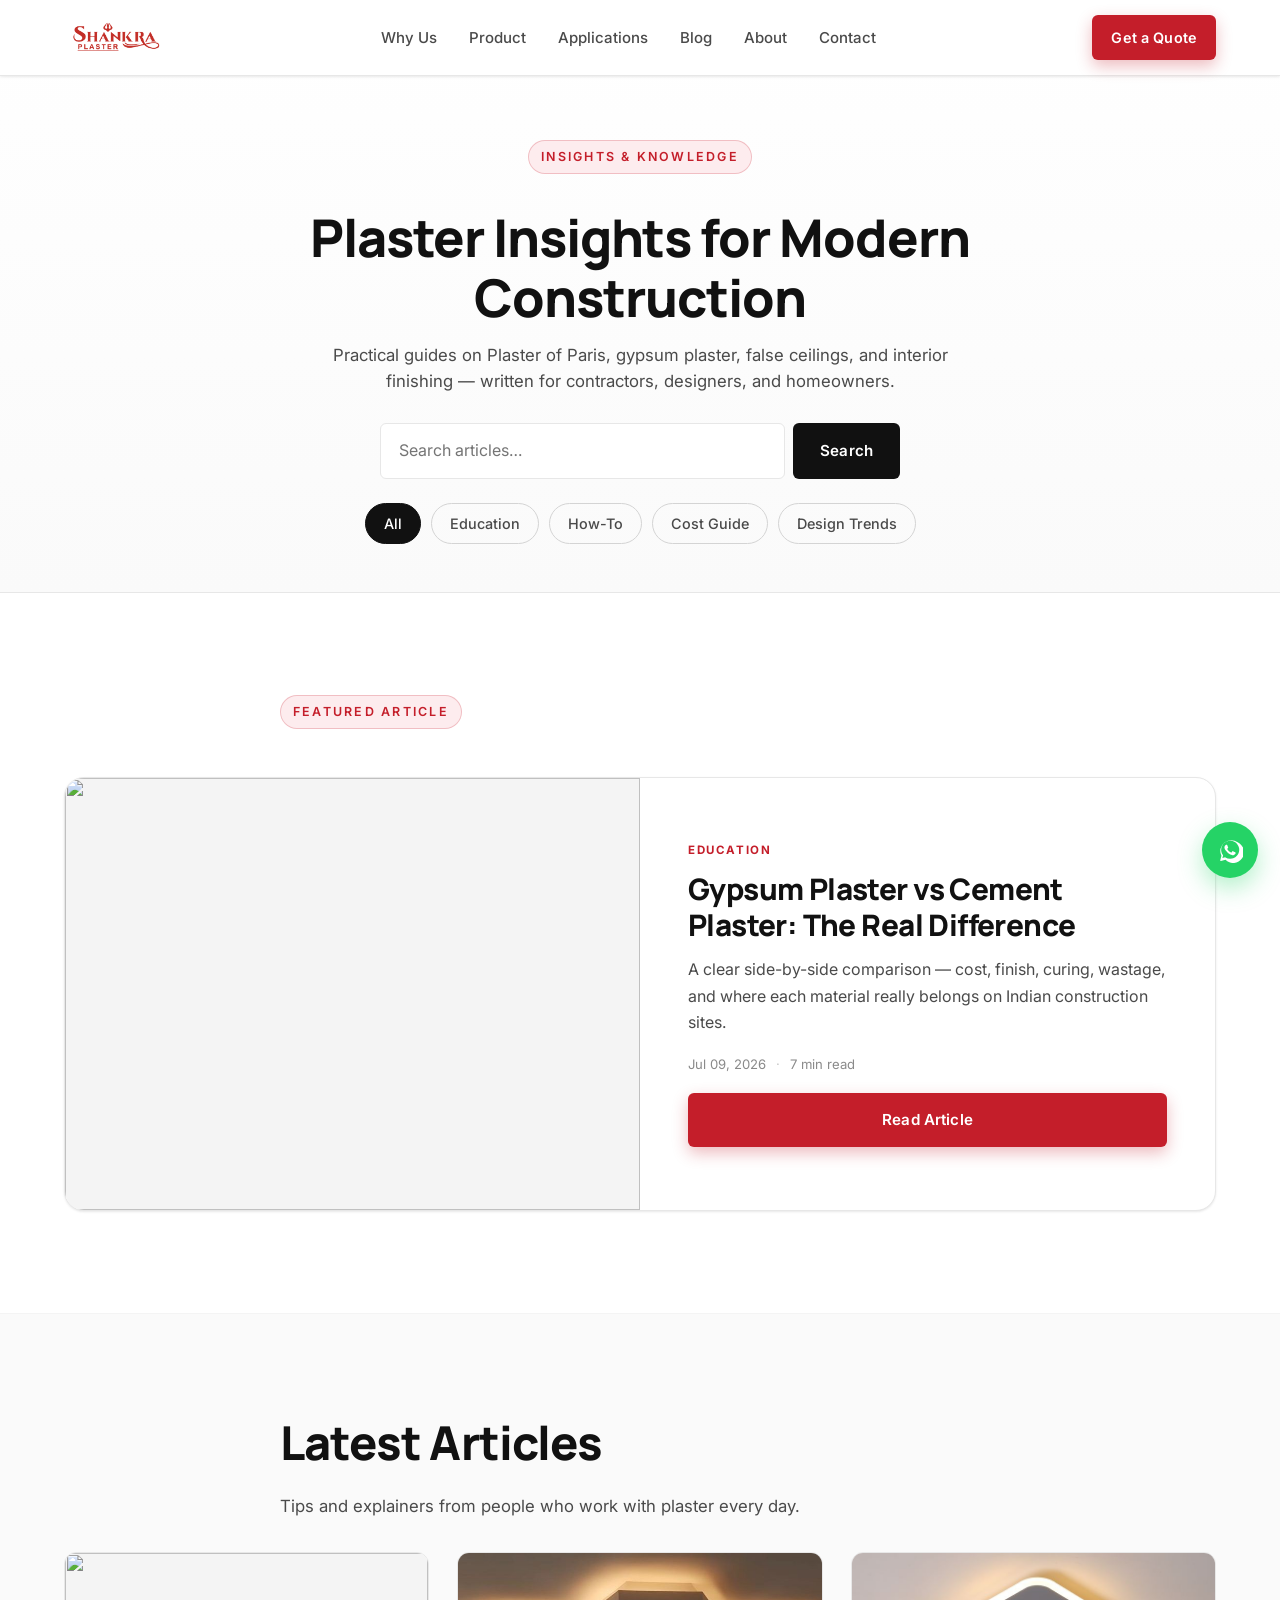
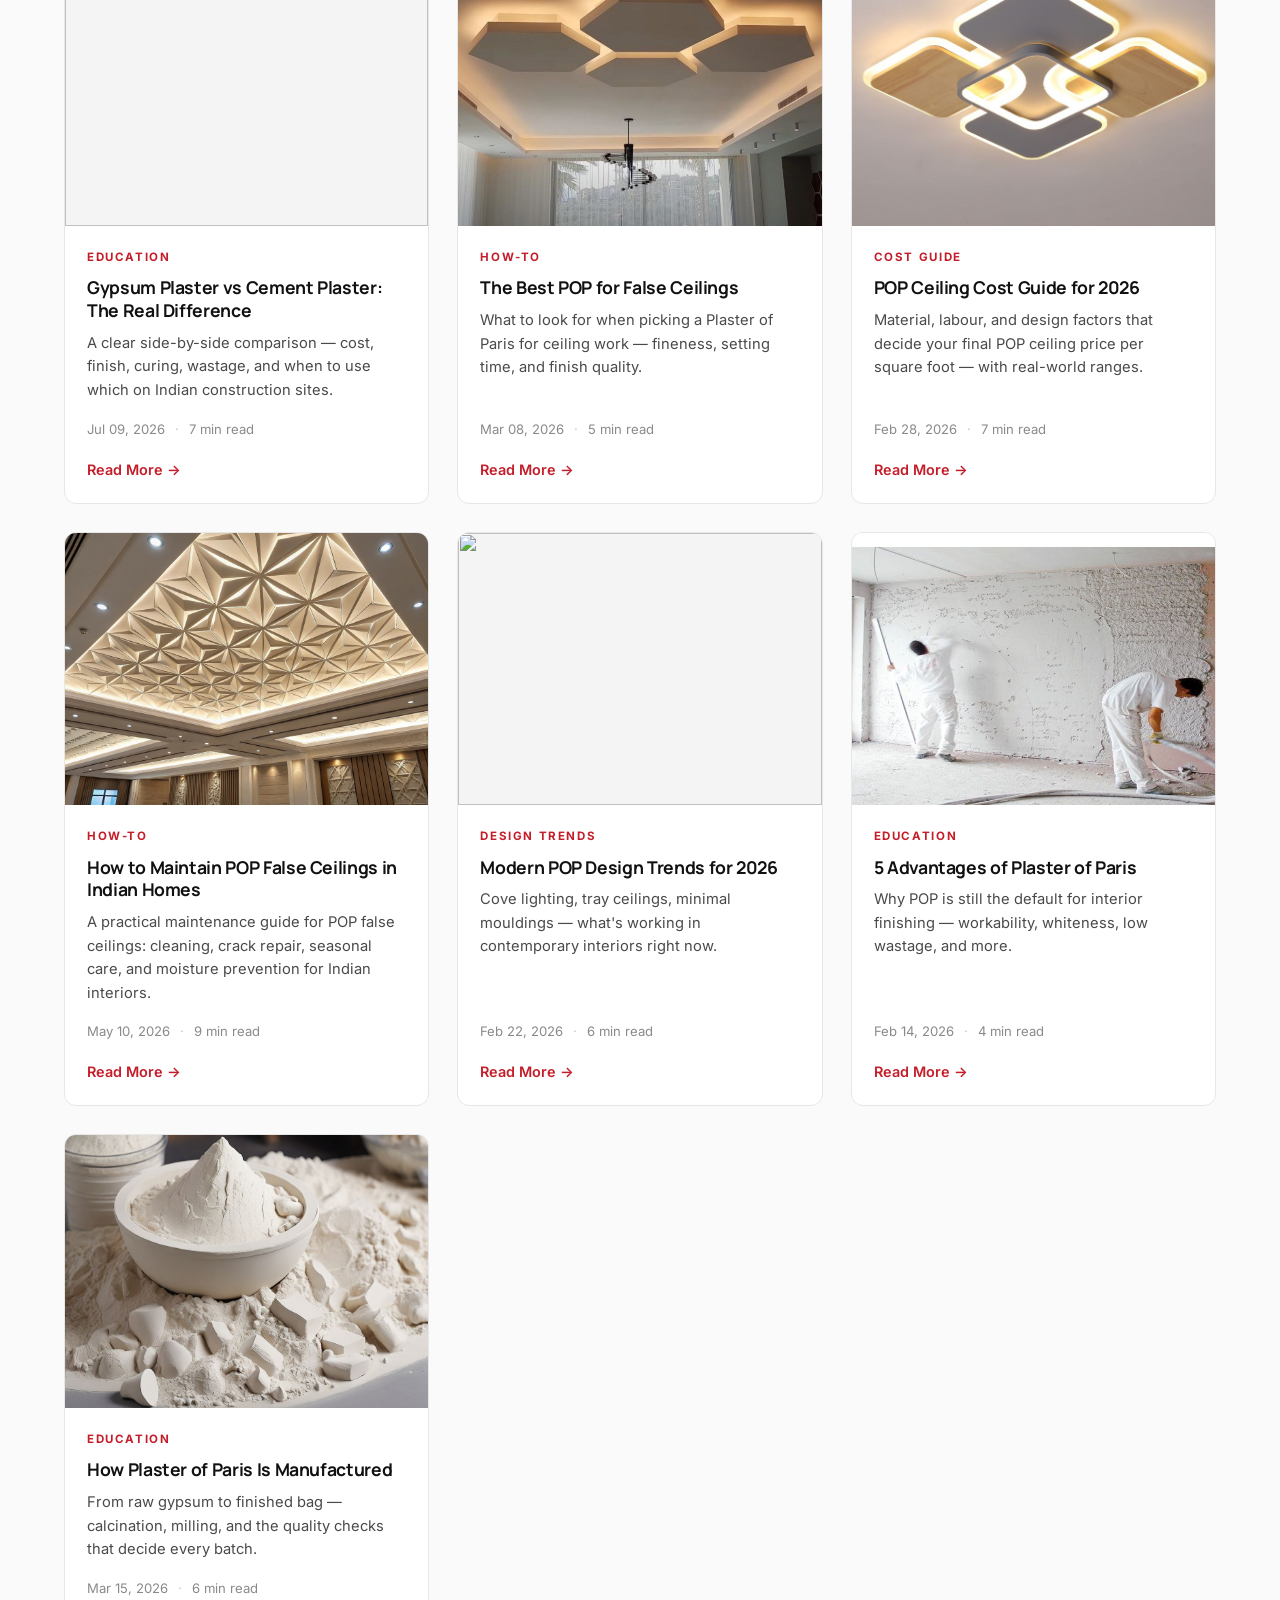
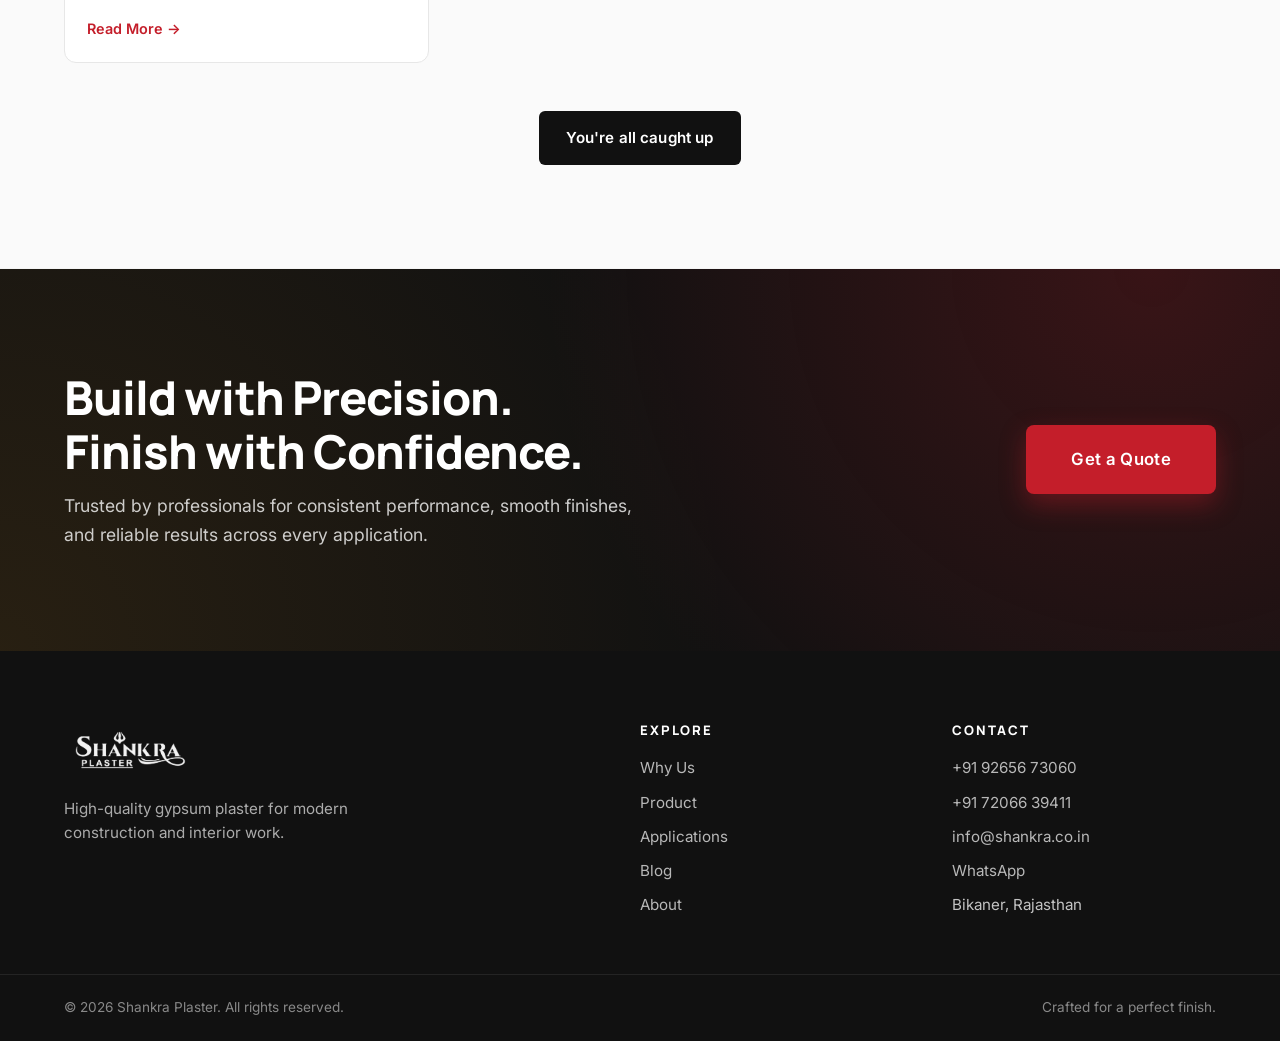
==== commit 14f1fb9d: "Replace placeholder phone numbers with real contact numbers Update tel:, wa.me:, and displayed numbe" ====
--- a/blog/index.html
+++ b/blog/index.html
@@ -337,9 +337,10 @@
       <div class="footer-col">
         <h4>Contact</h4>
         <ul>
-          <li><a href="tel:+910000000000">+91 00000 00000</a></li>
+          <li><a href="tel:+919265673060">+91 92656 73060</a></li>
+          <li><a href="tel:+917206639411">+91 72066 39411</a></li>
           <li><a href="mailto:info@shankra.co.in">info@shankra.co.in</a></li>
-          <li><a href="https://wa.me/910000000000" target="_blank" rel="noopener">WhatsApp</a></li>
+          <li><a href="https://wa.me/919265673060" target="_blank" rel="noopener">WhatsApp</a></li>
           <li>Bikaner, Rajasthan</li>
         </ul>
       </div>
@@ -352,7 +353,7 @@
     </div>
   </footer>
 
-  <a href="https://wa.me/910000000000" class="wa-fab" target="_blank" rel="noopener" aria-label="Chat on WhatsApp">
+  <a href="https://wa.me/919265673060" class="wa-fab" target="_blank" rel="noopener" aria-label="Chat on WhatsApp">
     <svg viewBox="0 0 24 24" width="26" height="26" aria-hidden="true">
       <path fill="currentColor" d="M19.05 4.91A10 10 0 0 0 4.1 17.39L3 21.5a.5.5 0 0 0 .62.62l4.21-1.06A10 10 0 1 0 19.05 4.91Zm-7.04 15.21a8.32 8.32 0 0 1-4.24-1.16l-.3-.18-2.5.63.66-2.43-.2-.31a8.33 8.33 0 1 1 6.58 3.45Zm4.57-6.23c-.25-.13-1.49-.74-1.72-.82-.23-.08-.4-.13-.57.13s-.65.82-.8 1c-.15.17-.3.19-.55.06a6.85 6.85 0 0 1-3.41-2.98c-.26-.44.26-.41.74-1.36a.46.46 0 0 0 0-.43c-.06-.13-.57-1.36-.78-1.86s-.41-.42-.57-.43h-.49a.94.94 0 0 0-.68.32 2.84 2.84 0 0 0-.89 2.12 4.93 4.93 0 0 0 1.04 2.62 11.32 11.32 0 0 0 4.34 3.83c1.62.71 2.26.78 3.07.66a2.59 2.59 0 0 0 1.7-1.2 2.1 2.1 0 0 0 .15-1.2c-.06-.11-.23-.18-.48-.31Z"/>
     </svg>
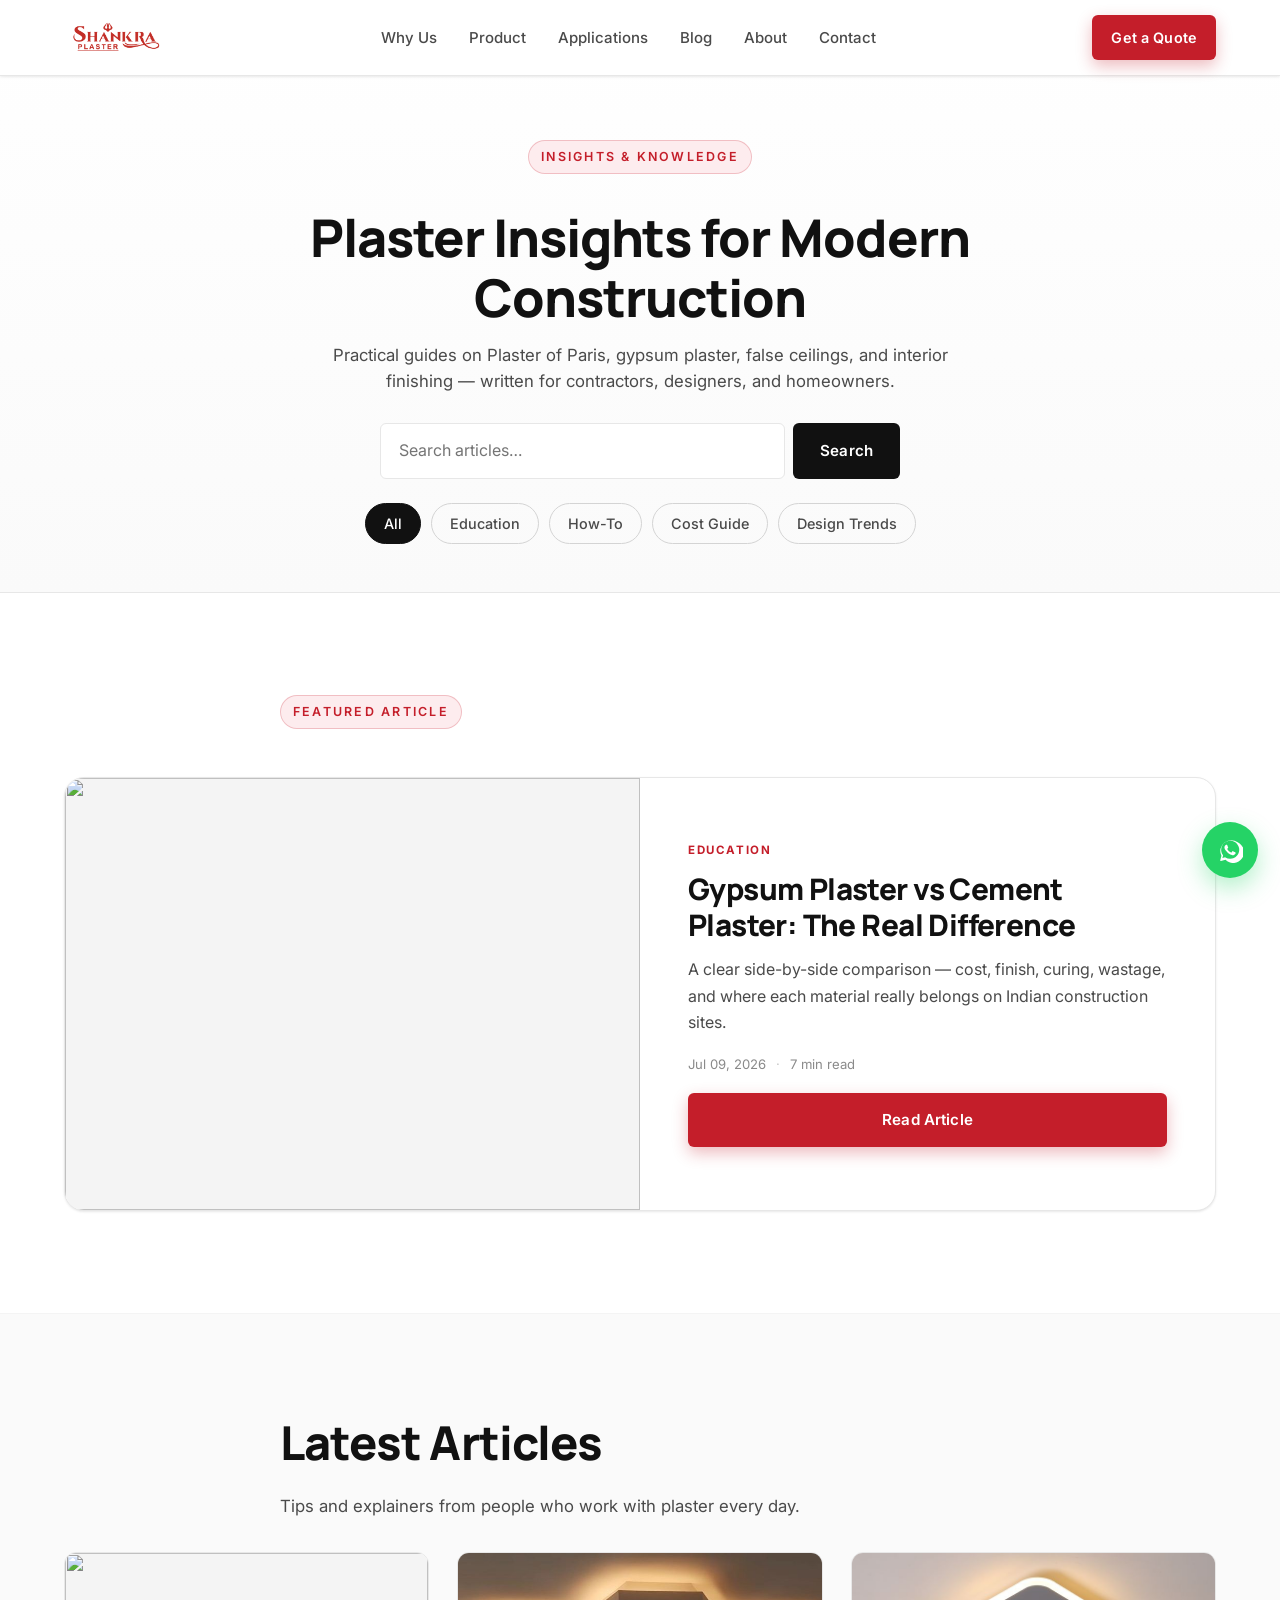
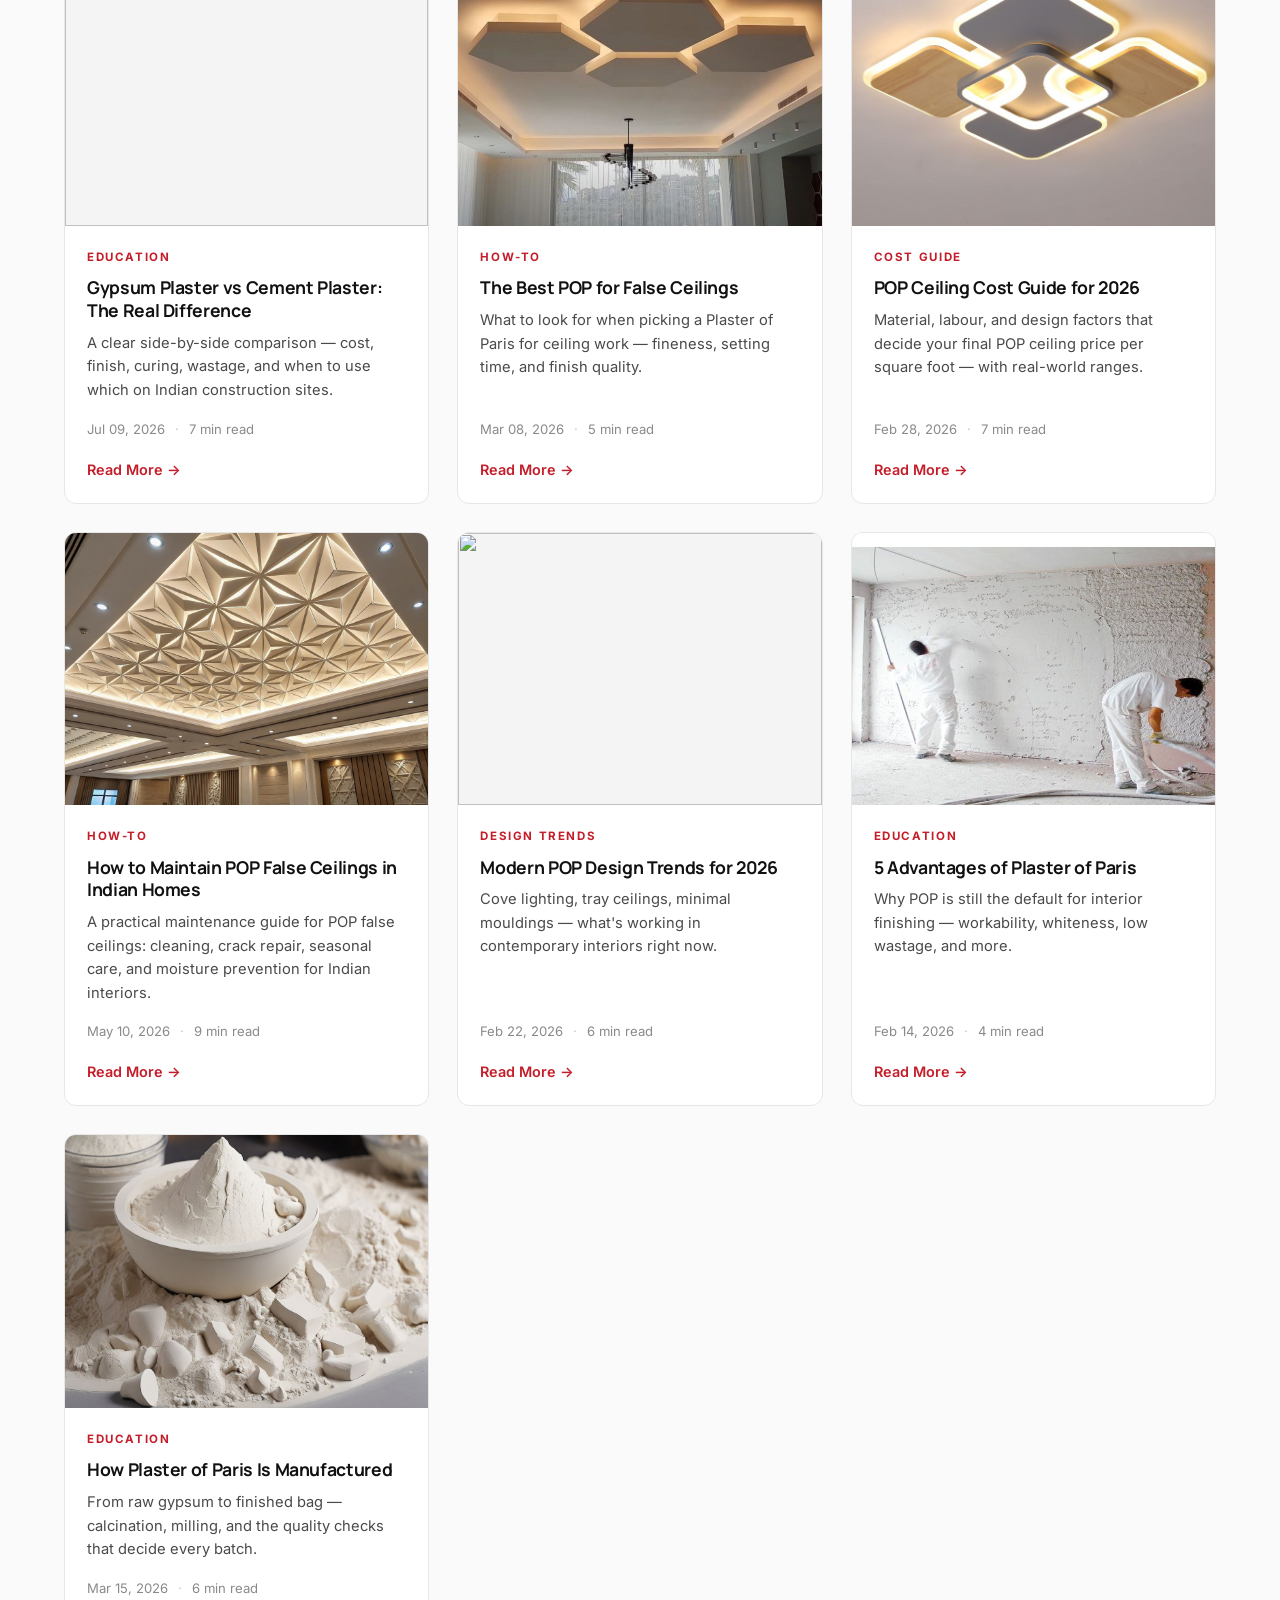
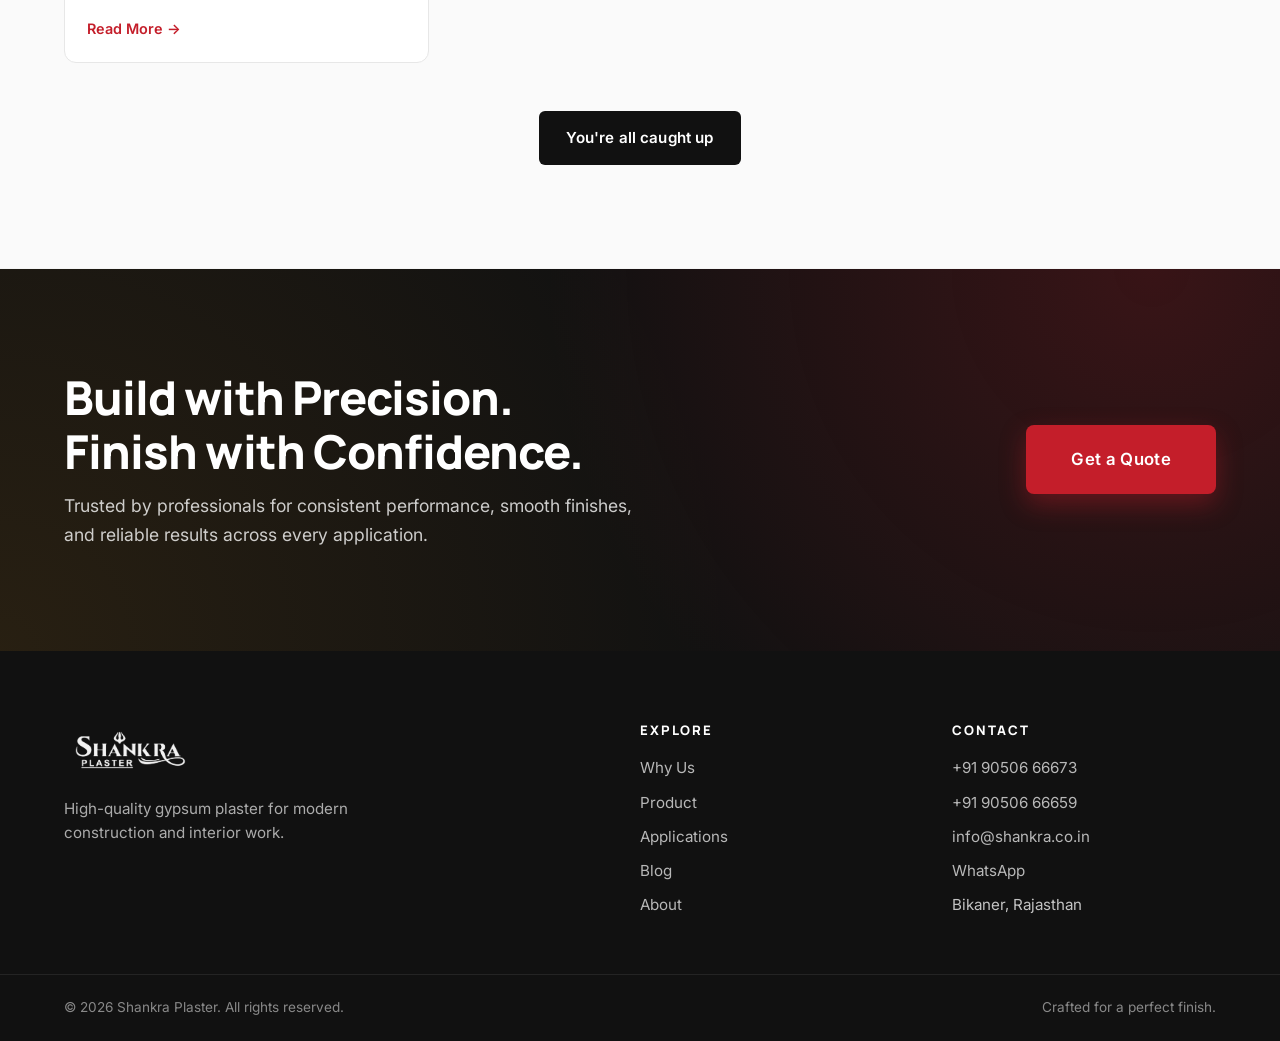
==== commit f3ad66c5: "Update contact numbers site-wide Replace previous contact numbers with 90506 66673 and 90506 66659; " ====
--- a/blog/index.html
+++ b/blog/index.html
@@ -337,10 +337,10 @@
       <div class="footer-col">
         <h4>Contact</h4>
         <ul>
-          <li><a href="tel:+919265673060">+91 92656 73060</a></li>
-          <li><a href="tel:+917206639411">+91 72066 39411</a></li>
+          <li><a href="tel:+919050666673">+91 90506 66673</a></li>
+          <li><a href="tel:+919050666659">+91 90506 66659</a></li>
           <li><a href="mailto:info@shankra.co.in">info@shankra.co.in</a></li>
-          <li><a href="https://wa.me/919265673060" target="_blank" rel="noopener">WhatsApp</a></li>
+          <li><a href="https://wa.me/919050666673" target="_blank" rel="noopener">WhatsApp</a></li>
           <li>Bikaner, Rajasthan</li>
         </ul>
       </div>
@@ -353,7 +353,7 @@
     </div>
   </footer>
 
-  <a href="https://wa.me/919265673060" class="wa-fab" target="_blank" rel="noopener" aria-label="Chat on WhatsApp">
+  <a href="https://wa.me/919050666673" class="wa-fab" target="_blank" rel="noopener" aria-label="Chat on WhatsApp">
     <svg viewBox="0 0 24 24" width="26" height="26" aria-hidden="true">
       <path fill="currentColor" d="M19.05 4.91A10 10 0 0 0 4.1 17.39L3 21.5a.5.5 0 0 0 .62.62l4.21-1.06A10 10 0 1 0 19.05 4.91Zm-7.04 15.21a8.32 8.32 0 0 1-4.24-1.16l-.3-.18-2.5.63.66-2.43-.2-.31a8.33 8.33 0 1 1 6.58 3.45Zm4.57-6.23c-.25-.13-1.49-.74-1.72-.82-.23-.08-.4-.13-.57.13s-.65.82-.8 1c-.15.17-.3.19-.55.06a6.85 6.85 0 0 1-3.41-2.98c-.26-.44.26-.41.74-1.36a.46.46 0 0 0 0-.43c-.06-.13-.57-1.36-.78-1.86s-.41-.42-.57-.43h-.49a.94.94 0 0 0-.68.32 2.84 2.84 0 0 0-.89 2.12 4.93 4.93 0 0 0 1.04 2.62 11.32 11.32 0 0 0 4.34 3.83c1.62.71 2.26.78 3.07.66a2.59 2.59 0 0 0 1.7-1.2 2.1 2.1 0 0 0 .15-1.2c-.06-.11-.23-.18-.48-.31Z"/>
     </svg>
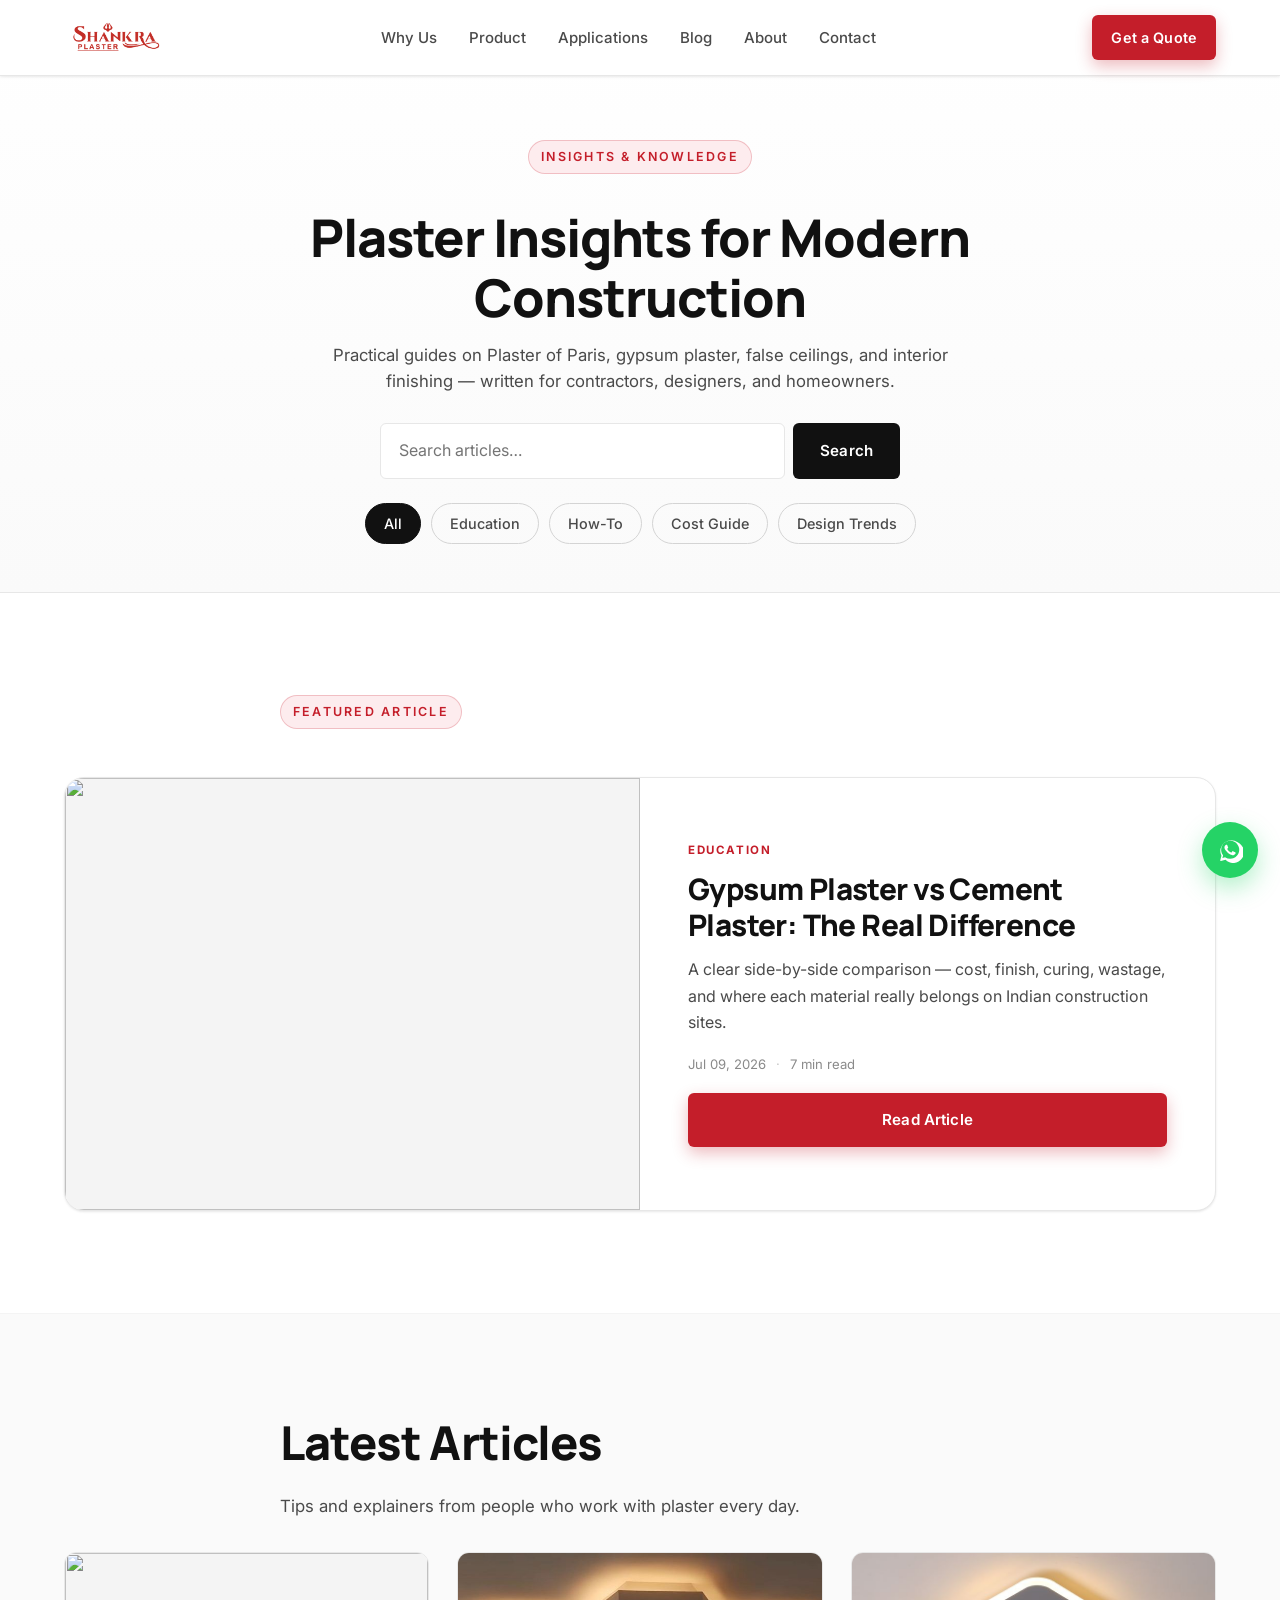
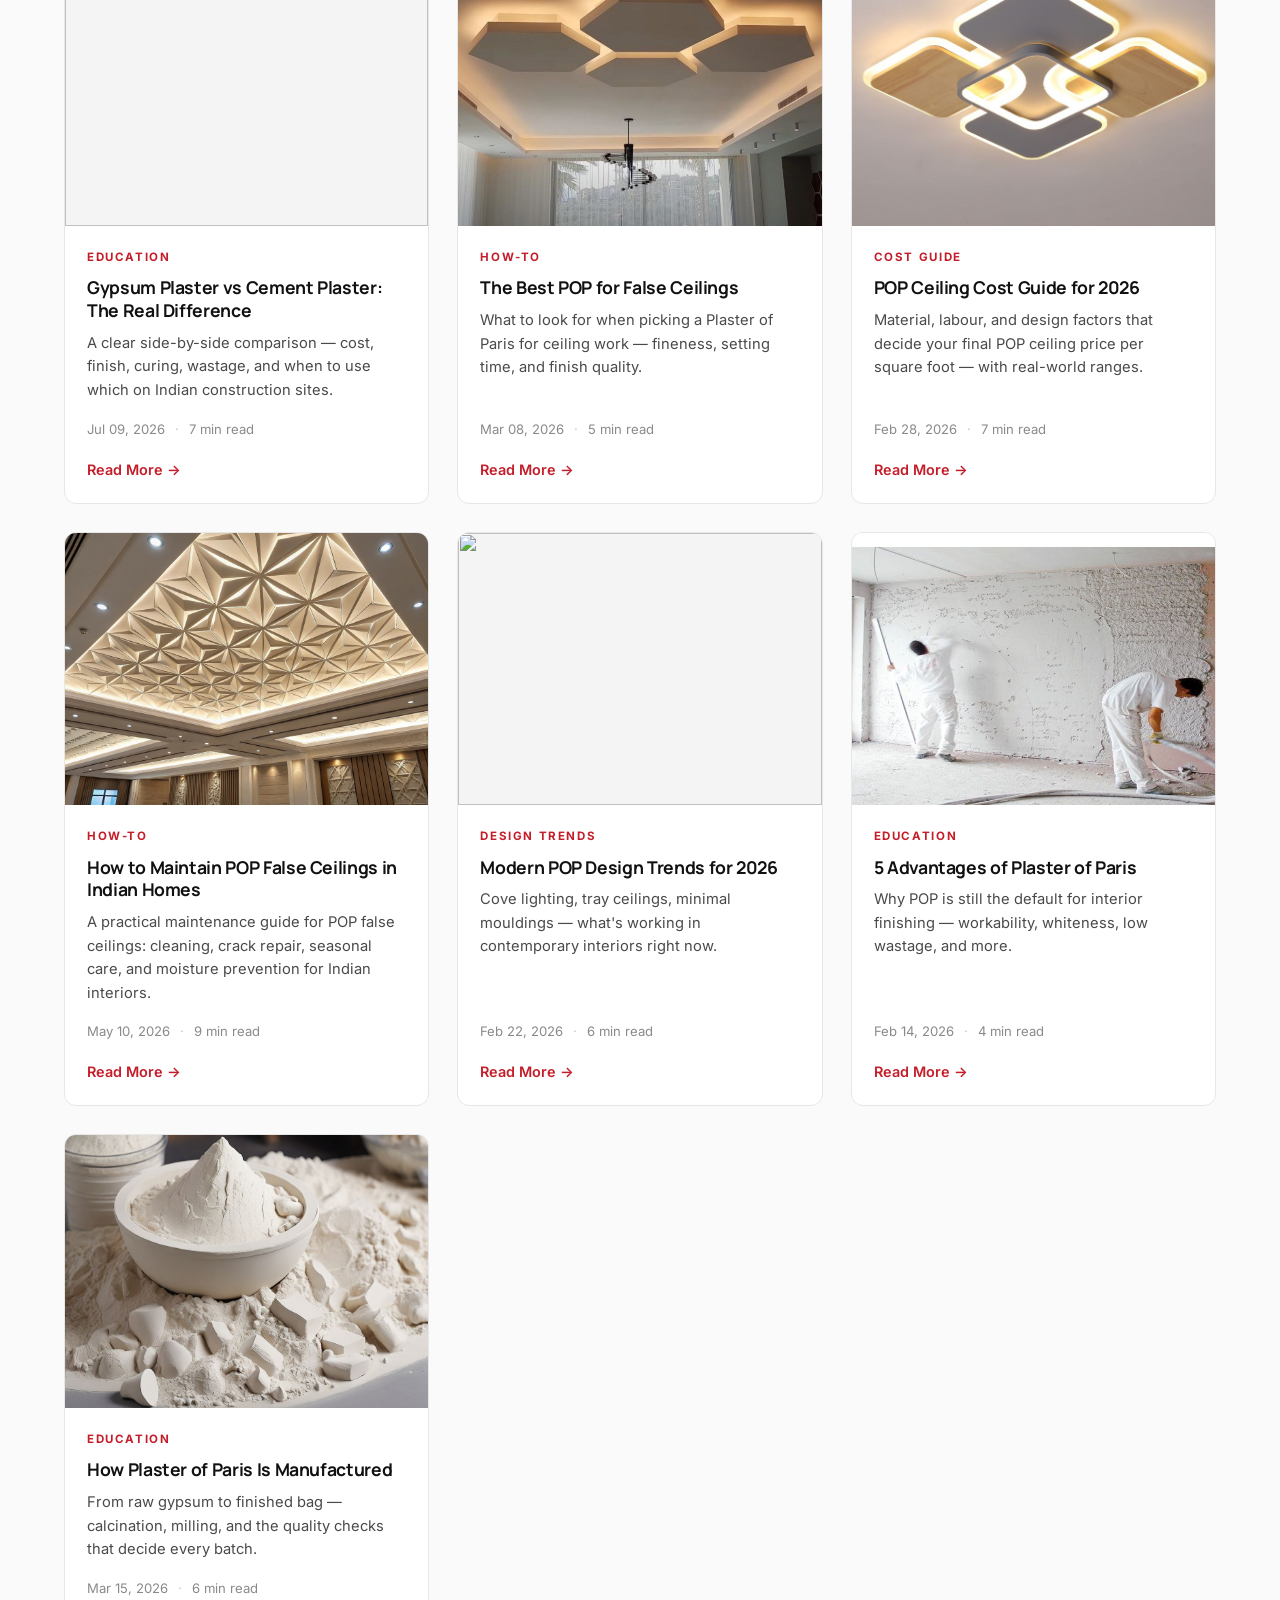
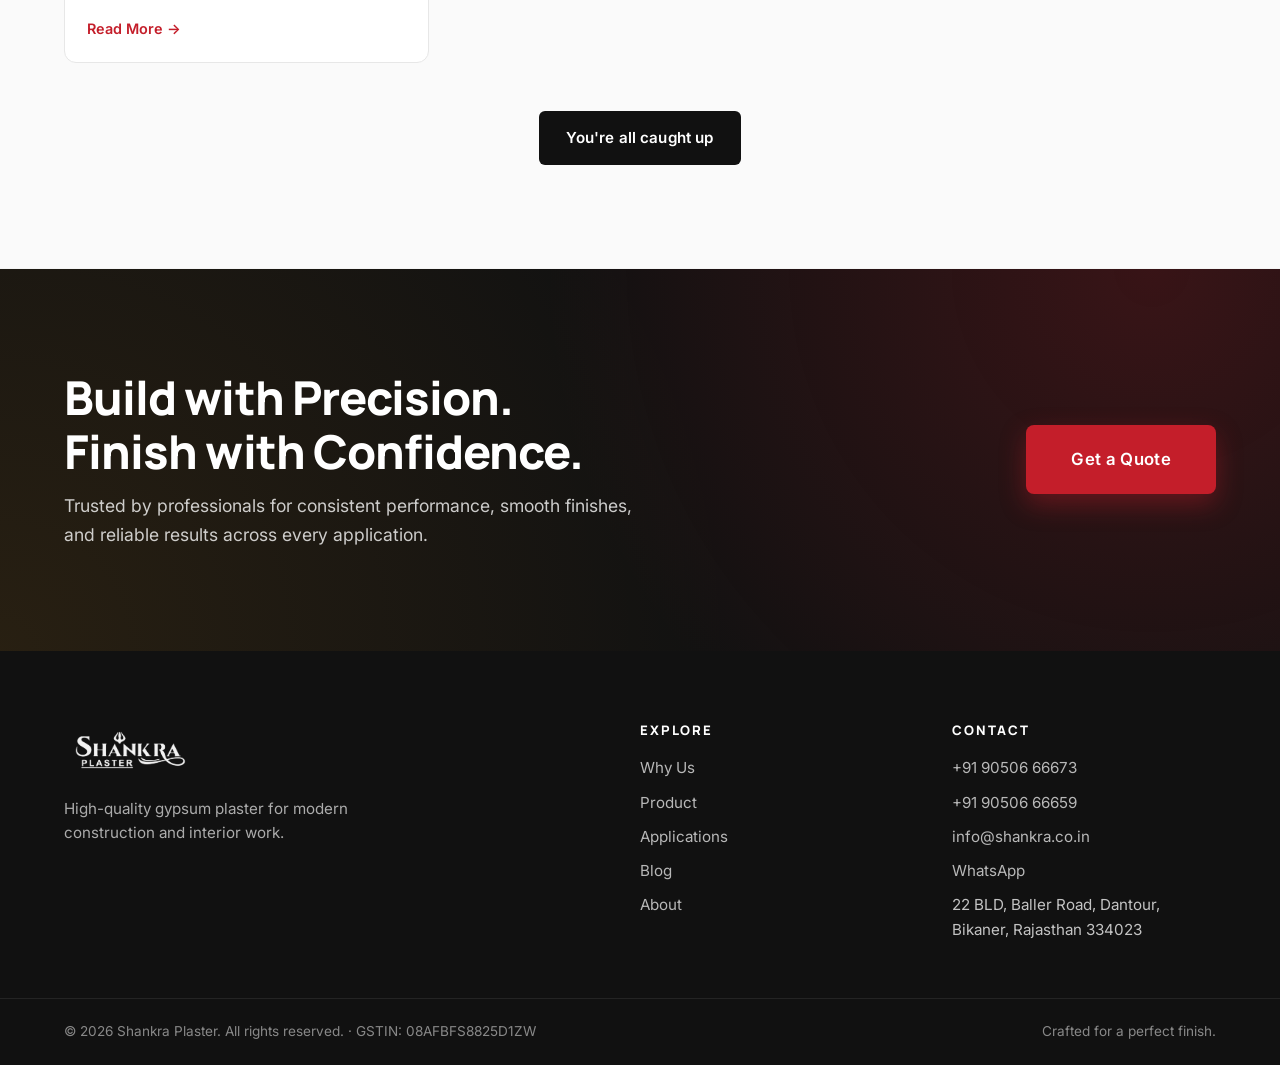
==== commit 773ad348: "Add address, credentials strip, and full entity schema Site now shows the real office address (22 BL" ====
--- a/blog/index.html
+++ b/blog/index.html
@@ -23,7 +23,7 @@
   <link rel="preconnect" href="https://fonts.gstatic.com" crossorigin />
   <link href="https://fonts.googleapis.com/css2?family=Inter:wght@400;500;600;700;800&family=Manrope:wght@500;600;700;800&display=swap" rel="stylesheet" />
 
-  <link rel="stylesheet" href="../styles.css?v=24" />
+  <link rel="stylesheet" href="../styles.css?v=30" />
 </head>
 <body>
 
@@ -341,13 +341,13 @@
           <li><a href="tel:+919050666659">+91 90506 66659</a></li>
           <li><a href="mailto:info@shankra.co.in">info@shankra.co.in</a></li>
           <li><a href="https://wa.me/919050666673" target="_blank" rel="noopener">WhatsApp</a></li>
-          <li>Bikaner, Rajasthan</li>
+          <li>22 BLD, Baller Road, Dantour,<br />Bikaner, Rajasthan 334023</li>
         </ul>
       </div>
     </div>
     <div class="footer-bottom">
       <div class="container">
-        <span>© <span id="year"></span> Shankra Plaster. All rights reserved.</span>
+        <span>© <span id="year"></span> Shankra Plaster. All rights reserved. · GSTIN: 08AFBFS8825D1ZW</span>
         <span>Crafted for a perfect finish.</span>
       </div>
     </div>
@@ -359,7 +359,7 @@
     </svg>
   </a>
 
-  <script src="../script.js"></script>
+  <script src="../script.js?v=4"></script>
   <script>
     // Category filter + simple search
     (function () {
--- a/styles.css
+++ b/styles.css
@@ -1666,3 +1666,163 @@
   opacity: 0.7;
   cursor: not-allowed;
 }
+
+/* =========================================================
+   WhatsApp choice popup — appears when any WA entry point is
+   clicked; lets the user pick which number to chat with.
+   ========================================================= */
+.wa-choice-popup[hidden] { display: none; }
+.wa-choice-popup {
+  position: fixed;
+  inset: 0;
+  z-index: 9999;
+  display: flex;
+  align-items: center;
+  justify-content: center;
+  padding: 20px;
+}
+.wa-choice-backdrop {
+  position: absolute;
+  inset: 0;
+  background: rgba(15, 15, 15, 0.55);
+  backdrop-filter: blur(2px);
+  animation: waFadeIn 0.18s ease-out;
+}
+.wa-choice-panel {
+  position: relative;
+  background: #ffffff;
+  border-radius: 16px;
+  padding: 28px 26px 22px;
+  max-width: 380px;
+  width: 100%;
+  box-shadow: 0 20px 60px rgba(0, 0, 0, 0.25);
+  animation: waSlideUp 0.22s ease-out;
+}
+.wa-choice-close {
+  position: absolute;
+  top: 8px;
+  right: 12px;
+  width: 34px;
+  height: 34px;
+  border: none;
+  background: transparent;
+  font-size: 26px;
+  line-height: 1;
+  color: var(--grey-500);
+  cursor: pointer;
+  border-radius: 50%;
+  transition: background 0.15s, color 0.15s;
+}
+.wa-choice-close:hover { background: var(--grey-100); color: var(--ink); }
+.wa-choice-panel h4 {
+  margin: 0 0 6px 0;
+  font-size: 20px;
+  font-weight: 700;
+  color: var(--ink);
+}
+.wa-choice-panel p {
+  margin: 0 0 18px 0;
+  font-size: 14px;
+  color: var(--grey-700);
+}
+.wa-choice-option {
+  display: flex;
+  align-items: center;
+  gap: 14px;
+  padding: 14px 16px;
+  margin-bottom: 10px;
+  background: #f4faf6;
+  border: 2px solid #d5edd8;
+  border-radius: 12px;
+  color: var(--ink);
+  text-decoration: none;
+  font-weight: 600;
+  font-size: 16px;
+  transition: background 0.15s, border-color 0.15s, transform 0.1s;
+}
+.wa-choice-option:last-child { margin-bottom: 0; }
+.wa-choice-option:hover {
+  background: #25D366;
+  border-color: #25D366;
+  color: #ffffff;
+  transform: translateY(-1px);
+}
+.wa-choice-option svg { flex-shrink: 0; color: #25D366; }
+.wa-choice-option:hover svg { color: #ffffff; }
+body.wa-choice-open { overflow: hidden; }
+@keyframes waFadeIn { from { opacity: 0; } to { opacity: 1; } }
+@keyframes waSlideUp {
+  from { opacity: 0; transform: translateY(12px); }
+  to   { opacity: 1; transform: translateY(0); }
+}
+
+/* =========================================================
+   Credentials Strip — thin band under the hero showing
+   ISI mark, IS 2547, BIS licence, and Bikaner provenance.
+   ========================================================= */
+.credentials-strip {
+  background: #fafaf6;
+  border-top: 1px solid var(--grey-200);
+  border-bottom: 1px solid var(--grey-200);
+  padding: 22px 0;
+}
+.credentials-inner {
+  display: flex;
+  align-items: center;
+  justify-content: space-between;
+  gap: 32px;
+  flex-wrap: wrap;
+}
+.credential-item {
+  display: flex;
+  align-items: center;
+  gap: 14px;
+  flex: 1 1 auto;
+  min-width: 0;
+}
+.credential-icon {
+  width: 34px;
+  height: 34px;
+  color: var(--accent);
+  flex-shrink: 0;
+}
+.credential-text {
+  display: flex;
+  flex-direction: column;
+  gap: 2px;
+  min-width: 0;
+}
+.credential-title {
+  font-size: 0.98rem;
+  font-weight: 700;
+  color: var(--ink);
+  line-height: 1.2;
+  letter-spacing: 0.01em;
+}
+.credential-sub {
+  font-size: 0.72rem;
+  color: var(--grey-500);
+  text-transform: uppercase;
+  letter-spacing: 0.12em;
+  line-height: 1.2;
+  font-weight: 600;
+}
+
+@media (max-width: 900px) {
+  .credentials-inner {
+    justify-content: center;
+    gap: 22px 28px;
+  }
+  .credential-item {
+    flex: 1 1 42%;
+    min-width: 200px;
+  }
+}
+@media (max-width: 480px) {
+  .credentials-strip { padding: 18px 0; }
+  .credentials-inner { gap: 18px 20px; }
+  .credential-item { flex: 1 1 100%; }
+  .credential-icon { width: 28px; height: 28px; }
+  .credential-title { font-size: 0.88rem; }
+  .credential-sub { font-size: 0.66rem; }
+}
